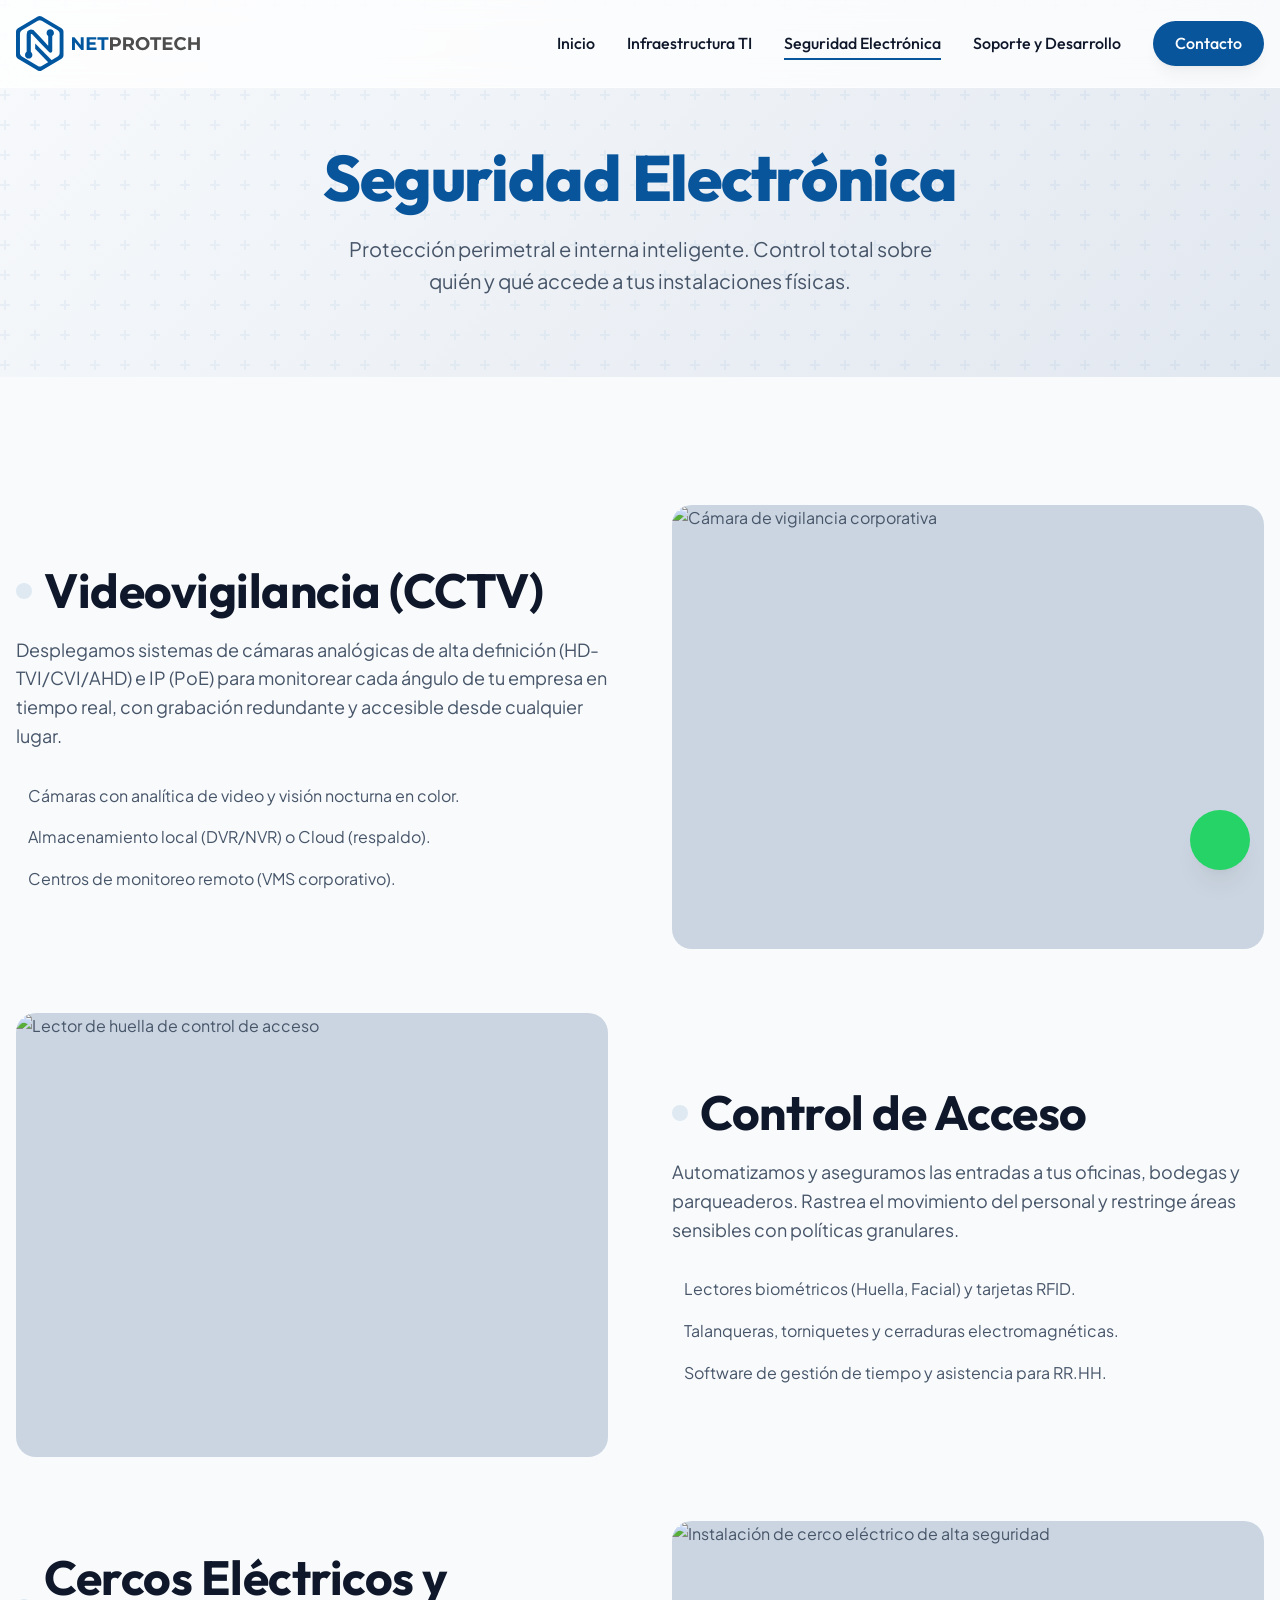
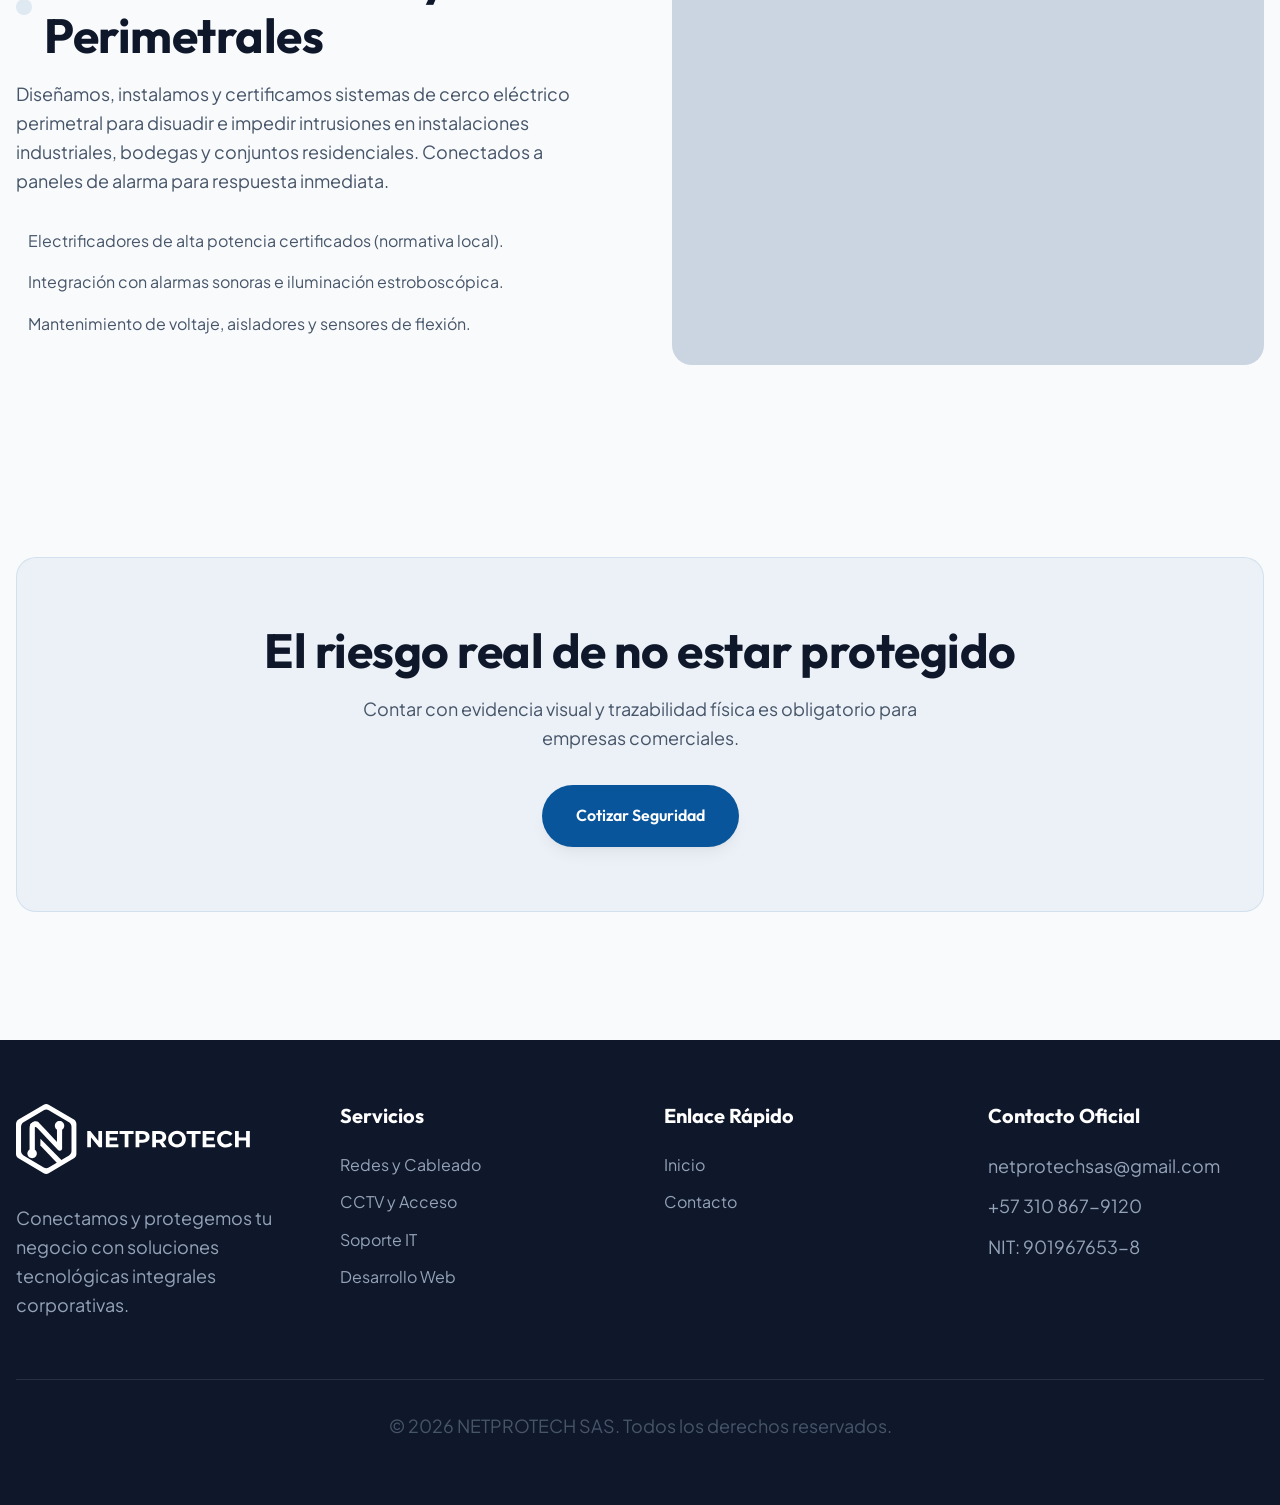
==== seguridad-electronica.html @ 94ee5ac5 "feat: initial commit for new Netprotech website" ====
<!DOCTYPE html>
<html lang="es">
<head>
    <meta charset="UTF-8">
    <meta name="viewport" content="width=device-width, initial-scale=1.0">
    <meta name="description" content="Sistemas de seguridad electrónica CCTV, videovigilancia y control de acceso vehicular por Netprotech S.A.S.">
    
    <title>Seguridad Electrónica | Netprotech S.A.S.</title>
    
    <link rel="icon" type="image/x-icon" href="/favicon.ico">
    <link rel="stylesheet" href="assets/css/style.css">
    <link rel="stylesheet" href="https://cdn.jsdelivr.net/npm/@tabler/icons-webfont@latest/tabler-icons.min.css">
    
    <!-- Reuse inner page header styles from Infraestructura -->
    <style>
        .page-header {
            padding: 140px 0 80px;
            background: linear-gradient(135deg, var(--bg-color) 0%, #E2E8F0 100%);
            position: relative;
            overflow: hidden;
            text-align: center;
        }

        .page-header::before {
            content: '';
            position: absolute;
            top: 0; left: 0; right: 0; height: 100%;
            background-image: url('data:image/svg+xml,%3Csvg width="60" height="60" viewBox="0 0 60 60" xmlns="http://www.w3.org/2000/svg"%3E%3Cg fill="none" fill-rule="evenodd"%3E%3Cg fill="%2308559B" fill-opacity="0.05"%3E%3Cpath d="M36 34v-4h-2v4h-4v2h4v4h2v-4h4v-2h-4zm0-30V0h-2v4h-4v2h4v4h2V6h4V4h-4zM6 34v-4H4v4H0v2h4v4h2v-4h4v-2H6zM6 4V0H4v4H0v2h4v4h2V6h4V4H6z"/%3E%3C/g%3E%3C/g%3E%3C/svg%3E');
            z-index: 0;
        }

        .page-header h1 {
            position: relative;
            z-index: 1;
            margin-bottom: 1rem;
            color: var(--primary-color);
        }

        .page-header p {
            position: relative;
            z-index: 1;
            max-width: 600px;
            margin: 0 auto;
            font-size: 1.25rem;
        }

        .service-details-grid {
            display: grid;
            grid-template-columns: 1fr 1fr;
            gap: 4rem;
            align-items: center;
            margin-bottom: var(--spacing-lg);
        }

        .service-details-grid:nth-child(even) { direction: rtl; }
        .service-details-grid:nth-child(even) > * { direction: ltr; }

        .detail-img {
            width: 100%;
            border-radius: var(--radius-lg);
            box-shadow: var(--shadow-xl);
            aspect-ratio: 4/3;
            object-fit: cover;
            background-color: #CBD5E1; 
        }

        .detail-content h2 { display: flex; align-items: center; gap: 0.75rem; color: var(--text-dark); }
        .detail-content h2 i { color: var(--primary-color); padding: 0.5rem; background: rgba(8, 85, 155, 0.1); border-radius: var(--radius-sm); }
        .detail-content ul { margin-top: 1.5rem; display: grid; gap: 1rem; }
        .detail-content li { display: flex; align-items: flex-start; gap: 0.75rem; color: var(--text-muted); }
        .detail-content li i { color: #10B981; margin-top: 0.25rem; }

        @media (max-width: 1024px) {
            .service-details-grid { grid-template-columns: 1fr; gap: 2rem; }
            .service-details-grid:nth-child(even) { direction: ltr; }
            .detail-img { aspect-ratio: 16/9; }
        }
    </style>
</head>
<body>

    <nav class="navbar" id="navbar">
        <div class="container navbar-content">
            <a href="index.html" class="logo">
               <img src="assets/images/Logo_Horizontal.svg" alt="Netprotech Logo" style="height: 55px;">
            </a>
            
            <div class="nav-links" id="navLinks">
                <a href="index.html">Inicio</a>
                <a href="infraestructura-ti.html">Infraestructura TI</a>
                <a href="seguridad-electronica.html" class="active">Seguridad Electrónica</a>
                <a href="soporte-y-desarrollo.html">Soporte y Desarrollo</a>
                <a href="contacto.html" class="btn btn-primary" style="color: white; border-radius: 999px; padding: 0.5rem 1.25rem;">Contacto</a>
            </div>

            <button class="mobile-menu-btn" id="mobileMenuBtn">
                <i class="ti ti-menu-2"></i>
            </button>
        </div>
    </nav>

    <main>
        <header class="page-header fade-up">
            <div class="container">
                <h1>Seguridad Electrónica</h1>
                <p>Protección perimetral e interna inteligente. Control total sobre quién y qué accede a tus instalaciones físicas.</p>
            </div>
        </header>

        <section class="section">
            <div class="container">
                
                <div class="service-details-grid fade-up">
                    <div class="detail-content">
                        <h2><i class="ti ti-device-cctv"></i> Videovigilancia (CCTV)</h2>
                        <p>Desplegamos sistemas de cámaras analógicas de alta definición (HD-TVI/CVI/AHD) e IP (PoE) para monitorear cada ángulo de tu empresa en tiempo real, con grabación redundante y accesible desde cualquier lugar.</p>
                        <ul>
                            <li><i class="ti ti-check"></i> Cámaras con analítica de video y visión nocturna en color.</li>
                            <li><i class="ti ti-check"></i> Almacenamiento local (DVR/NVR) o Cloud (respaldo).</li>
                            <li><i class="ti ti-check"></i> Centros de monitoreo remoto (VMS corporativo).</li>
                        </ul>
                    </div>
                    <!-- CCTV abstract representation -->
                    <img src="https://images.unsplash.com/photo-1557597774-9d273605dfa9?auto=format&fit=crop&q=80&w=800" alt="Cámara de vigilancia corporativa" class="detail-img">
                </div>

                <div class="service-details-grid fade-up stagger-1">
                    <div class="detail-content">
                        <h2><i class="ti ti-id-badge-2"></i> Control de Acceso</h2>
                        <p>Automatizamos y aseguramos las entradas a tus oficinas, bodegas y parqueaderos. Rastrea el movimiento del personal y restringe áreas sensibles con políticas granulares.</p>
                        <ul>
                            <li><i class="ti ti-check"></i> Lectores biométricos (Huella, Facial) y tarjetas RFID.</li>
                            <li><i class="ti ti-check"></i> Talanqueras, torniquetes y cerraduras electromagnéticas.</li>
                            <li><i class="ti ti-check"></i> Software de gestión de tiempo y asistencia para RR.HH.</li>
                        </ul>
                    </div>
                    <!-- Access Control abstract representation -->
                    <img src="https://images.unsplash.com/photo-1555529771-7888783a18d3?auto=format&fit=crop&q=80&w=800" alt="Lector de huella de control de acceso" class="detail-img">
                </div>

                <div class="service-details-grid fade-up stagger-2">
                    <div class="detail-content">
                        <h2><i class="ti ti-fence"></i> Cercos Eléctricos y Perimetrales</h2>
                        <p>Diseñamos, instalamos y certificamos sistemas de cerco eléctrico perimetral para disuadir e impedir intrusiones en instalaciones industriales, bodegas y conjuntos residenciales. Conectados a paneles de alarma para respuesta inmediata.</p>
                        <ul>
                            <li><i class="ti ti-check"></i> Electrificadores de alta potencia certificados (normativa local).</li>
                            <li><i class="ti ti-check"></i> Integración con alarmas sonoras e iluminación estroboscópica.</li>
                            <li><i class="ti ti-check"></i> Mantenimiento de voltaje, aisladores y sensores de flexión.</li>
                        </ul>
                    </div>
                    <!-- Electric Fence representation -->
                    <img src="https://images.unsplash.com/photo-1544026361-26786cc7a32d?auto=format&fit=crop&q=80&w=800" alt="Instalación de cerco eléctrico de alta seguridad" class="detail-img">
                </div>

            </div>
        </section>

        <section class="section" style="padding-top: 0;">
            <div class="container text-center fade-up">
                <div style="background: rgba(8, 85, 155, 0.05); padding: 4rem 2rem; border-radius: var(--radius-lg); border: 1px solid rgba(8, 85, 155, 0.1);">
                    <h2 style="color: var(--text-dark);">El riesgo real de no estar protegido</h2>
                    <p style="max-width: 600px; margin: 0 auto 2rem;">Contar con evidencia visual y trazabilidad física es obligatorio para empresas comerciales.</p>
                    <a href="contacto.html" class="btn btn-primary">Cotizar Seguridad</a>
                </div>
            </div>
        </section>
    </main>

    <footer class="footer">
        <div class="container">
            <div class="footer-grid">
                <div class="footer-col">
                    <a href="#" class="logo" style="margin-bottom: 1.5rem; display: inline-block;">
                        <img src="assets/images/Logo_Horizontal.svg" alt="Netprotech Logo" style="height: 70px; filter: brightness(0) invert(1);">
                    </a>
                    <p>Conectamos y protegemos tu negocio con soluciones tecnológicas integrales corporativas.</p>
                </div>
                
                <div class="footer-col">
                    <h4>Servicios</h4>
                    <a href="infraestructura-ti.html">Redes y Cableado</a>
                    <a href="seguridad-electronica.html">CCTV y Acceso</a>
                    <a href="soporte-y-desarrollo.html">Soporte IT</a>
                    <a href="soporte-y-desarrollo.html">Desarrollo Web</a>
                </div>
                
                <div class="footer-col">
                    <h4>Enlace Rápido</h4>
                    <a href="index.html">Inicio</a>
                    <a href="contacto.html">Contacto</a>
                </div>
                
                <div class="footer-col">
                    <h4>Contacto Oficial</h4>
                    <p><i class="ti ti-mail"></i> netprotechsas@gmail.com</p>
                    <p><i class="ti ti-phone"></i> +57 310 867-9120</p>
                    <!-- <p><i class="ti ti-map-pin"></i> CL 152 NO. 56-72 TO 10 AP 303<br>Bogotá D.C., Colombia</p> -->
                    <p><i class="ti ti-building-bank"></i> NIT: 901967653-8</p>
                </div>
            </div>
            
            <div class="footer-bottom">
                <p>&copy; 2026 NETPROTECH SAS. Todos los derechos reservados.</p>
            </div>
        </div>
    </footer>

    <a href="https://wa.me/573108679120" target="_blank" class="whatsapp-float" aria-label="Contactar por WhatsApp">
        <i class="ti ti-brand-whatsapp"></i>
    </a>

    <script src="assets/js/script.js"></script>
</body>
</html>
---- assets/css/style.css ----
/* ==========================================================================
   Netprotech S.A.S. - Global Stylesheet
   Version 3.0
   ========================================================================== */

/* --- Fonts --- */
@import url('https://fonts.googleapis.com/css2?family=Outfit:wght@400;500;600;700;800&family=Plus+Jakarta+Sans:ital,wght@0,400;0,500;0,600;0,700;1,400&display=swap');

/* --- CSS Variables & Design Tokens --- */
:root {
  /* Colors */
  --primary-color: #08559B;      /* Azul Netprotech */
  --secondary-color: #545454;    /* Gris Protech */
  --bg-color: #F8FAFC;           /* Fondo general claro */
  --surface-color: #FFFFFF;      /* Tarjetas y contenedores */
  --text-dark: #0F172A;          /* Títulos */
  --text-muted: #475569;         /* Párrafos */
  --accent-color: #064075;       /* Hover y acentos */

  /* Typography */
  --font-heading: 'Outfit', sans-serif;
  --font-body: 'Plus Jakarta Sans', sans-serif;

  /* Spacing */
  --spacing-xs: 0.5rem;   /* 8px */
  --spacing-sm: 1rem;     /* 16px */
  --spacing-md: 2rem;     /* 32px */
  --spacing-lg: 4rem;     /* 64px */
  --spacing-xl: 8rem;     /* 128px */

  /* Radii & Shadows */
  --radius-sm: 8px;
  --radius-md: 12px;
  --radius-lg: 20px;
  --radius-pill: 9999px;
  --shadow-sm: 0 4px 6px -1px rgb(0 0 0 / 0.05), 0 2px 4px -2px rgb(0 0 0 / 0.05);
  --shadow-md: 0 10px 15px -3px rgb(0 0 0 / 0.05), 0 4px 6px -4px rgb(0 0 0 / 0.05);
  --shadow-lg: 0 20px 25px -5px rgb(0 0 0 / 0.05), 0 8px 10px -6px rgb(0 0 0 / 0.05);
  
  /* Glassmorphism */
  --glass-bg: rgba(255, 255, 255, 0.75);
  --glass-border: rgba(255, 255, 255, 0.5);
  --glass-blur: blur(12px);

  /* Transitions */
  --transition-fast: 0.2s cubic-bezier(0.4, 0, 0.2, 1);
  --transition-normal: 0.3s cubic-bezier(0.4, 0, 0.2, 1);
  --transition-slow: 0.5s cubic-bezier(0.4, 0, 0.2, 1);
}

/* --- Resets & Base --- */
*, *::before, *::after {
  box-sizing: border-box;
  margin: 0;
  padding: 0;
}

html {
  font-family: var(--font-body);
  font-size: 16px;
  scroll-behavior: smooth;
  color: var(--text-muted);
  background-color: var(--bg-color);
  -webkit-font-smoothing: antialiased;
  -moz-osx-font-smoothing: grayscale;
}

body {
  line-height: 1.6;
  overflow-x: hidden;
}

h1, h2, h3, h4, h5, h6 {
  font-family: var(--font-heading);
  color: var(--text-dark);
  line-height: 1.2;
}

h1 { font-size: clamp(2.5rem, 5vw, 4.5rem); font-weight: 800; letter-spacing: -0.02em; }
h2 { font-size: clamp(2rem, 4vw, 3rem); font-weight: 700; letter-spacing: -0.01em; margin-bottom: var(--spacing-sm); }
h3 { font-size: clamp(1.5rem, 2vw, 1.75rem); font-weight: 600; margin-bottom: var(--spacing-xs); }

p {
  margin-bottom: var(--spacing-md);
  color: var(--text-muted);
  font-size: 1.125rem;
}

a {
  color: var(--primary-color);
  text-decoration: none;
  transition: color var(--transition-fast);
}

a:hover {
  color: var(--accent-color);
}

ul {
  list-style: none;
}

img {
  max-width: 100%;
  height: auto;
  display: block;
}

/* --- Layout & Utilities --- */
.container {
  width: 100%;
  max-width: 1280px;
  margin: 0 auto;
  padding: 0 var(--spacing-sm);
}

.section {
  padding: var(--spacing-xl) 0;
}

@media (max-width: 768px) {
  .section {
    padding: var(--spacing-lg) 0;
  }
}

.text-center { text-align: center; }
.text-primary { color: var(--primary-color); }
.mt-sm { margin-top: var(--spacing-sm); }
.mt-md { margin-top: var(--spacing-md); }
.mt-lg { margin-top: var(--spacing-lg); }

/* --- Buttons --- */
.btn {
  display: inline-flex;
  align-items: center;
  justify-content: center;
  padding: 1rem 2rem;
  font-family: var(--font-heading);
  font-weight: 600;
  font-size: 1rem;
  border-radius: var(--radius-pill);
  border: 2px solid transparent;
  cursor: pointer;
  transition: all var(--transition-fast);
  text-align: center;
  gap: 0.5rem;
}

.btn-primary {
  background-color: var(--primary-color);
  color: white;
  box-shadow: var(--shadow-md);
}

.btn-primary:hover {
  background-color: var(--accent-color);
  transform: translateY(-2px);
  box-shadow: var(--shadow-lg);
  color: white;
}

.btn-secondary {
  background-color: transparent;
  color: var(--primary-color);
  border-color: var(--primary-color);
}

.btn-secondary:hover {
  background-color: var(--primary-color);
  color: white;
}

/* --- Navigation (Glassmorphism) --- */
.navbar {
  position: fixed;
  top: 0;
  left: 0;
  width: 100%;
  z-index: 1000;
  background: var(--glass-bg);
  backdrop-filter: var(--glass-blur);
  -webkit-backdrop-filter: var(--glass-blur);
  border-bottom: 1px solid var(--glass-border);
  transition: all var(--transition-normal);
  padding: 1rem 0;
}

.navbar.scrolled {
  padding: 0.75rem 0;
  box-shadow: var(--shadow-md);
}

.navbar-content {
  display: flex;
  justify-content: space-between;
  align-items: center;
}

.logo {
  font-family: var(--font-heading);
  font-size: 1.5rem;
  font-weight: 800;
  color: var(--primary-color);
  text-decoration: none;
  display: flex;
  align-items: center;
  gap: 0.5rem;
}

.logo span {
  color: var(--text-dark);
}

.nav-links {
  display: flex;
  gap: 2rem;
  align-items: center;
}

.nav-links a {
  font-family: var(--font-heading);
  font-weight: 500;
  color: var(--text-dark);
  font-size: 1rem;
  position: relative;
}

.nav-links a::after {
  content: '';
  position: absolute;
  width: 0;
  height: 2px;
  bottom: -4px;
  left: 0;
  background-color: var(--primary-color);
  transition: width var(--transition-fast);
}

.nav-links a:hover::after, .nav-links a.active::after {
  width: 100%;
}

.mobile-menu-btn {
  display: none;
  background: none;
  border: none;
  font-size: 1.5rem;
  color: var(--text-dark);
  cursor: pointer;
}

@media (max-width: 1024px) {
  .nav-links {
    display: none;
    position: absolute;
    top: 100%;
    left: 0;
    width: 100%;
    background: var(--surface-color);
    flex-direction: column;
    padding: 2rem;
    box-shadow: var(--shadow-lg);
    border-top: 1px solid var(--glass-border);
  }
  
  .nav-links.active {
    display: flex;
  }
  
  .mobile-menu-btn {
    display: block;
  }
}

/* --- Footer --- */
.footer {
  background-color: var(--text-dark);
  color: white;
  padding: var(--spacing-lg) 0 2rem;
}

.footer-grid {
  display: grid;
  grid-template-columns: repeat(auto-fit, minmax(250px, 1fr));
  gap: 3rem;
  margin-bottom: 3rem;
}

.footer-col h4 {
  color: white;
  margin-bottom: 1.5rem;
  font-size: 1.25rem;
}

.footer-col p, .footer-col a {
  color: #94A3B8; /* Slate 400 */
  margin-bottom: 0.75rem;
  display: block;
}

.footer-col a:hover {
  color: var(--primary-color);
}

.footer-bottom {
  text-align: center;
  padding-top: 2rem;
  border-top: 1px solid rgba(255,255,255,0.1);
  color: #94A3B8;
  font-size: 0.875rem;
}

/* --- Floating WhatsApp --- */
.whatsapp-float {
  position: fixed;
  bottom: 30px;
  right: 30px;
  width: 60px;
  height: 60px;
  background-color: #25D366;
  color: white;
  border-radius: 50px;
  text-align: center;
  font-size: 30px;
  box-shadow: var(--shadow-lg);
  z-index: 100;
  display: flex;
  align-items: center;
  justify-content: center;
  transition: transform var(--transition-fast);
}

.whatsapp-float:hover {
  transform: scale(1.1);
  color: white;
}

@media (max-width: 768px) {
    .whatsapp-float {
        bottom: 20px;
        right: 20px;
        width: 50px;
        height: 50px;
        font-size: 25px;
    }
}

/* --- Animations (AOS replacement) --- */
.fade-up {
  opacity: 0;
  transform: translateY(30px);
  transition: opacity var(--transition-slow), transform var(--transition-slow);
}

.fade-up.visible {
  opacity: 1;
  transform: translateY(0);
}

.stagger-1 { transition-delay: 0.1s; }
.stagger-2 { transition-delay: 0.2s; }
.stagger-3 { transition-delay: 0.3s; }
.stagger-4 { transition-delay: 0.4s; }
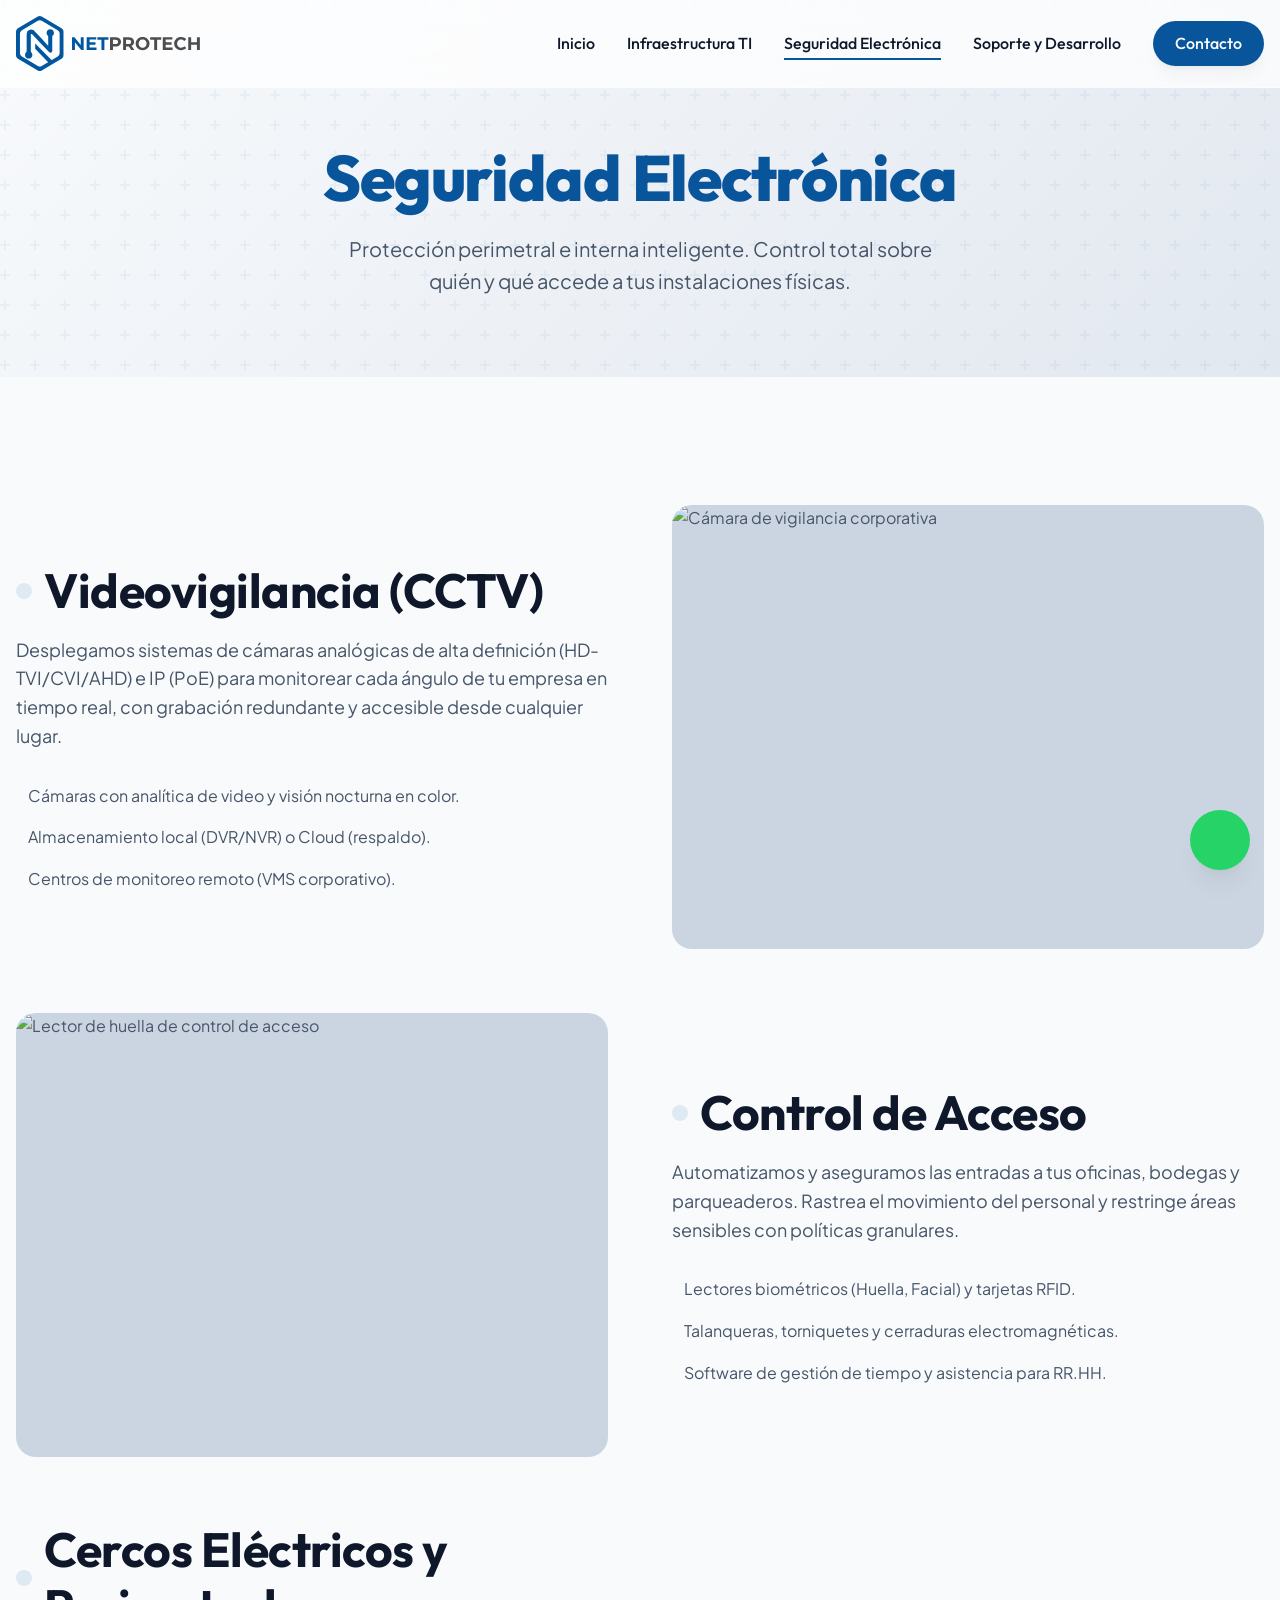
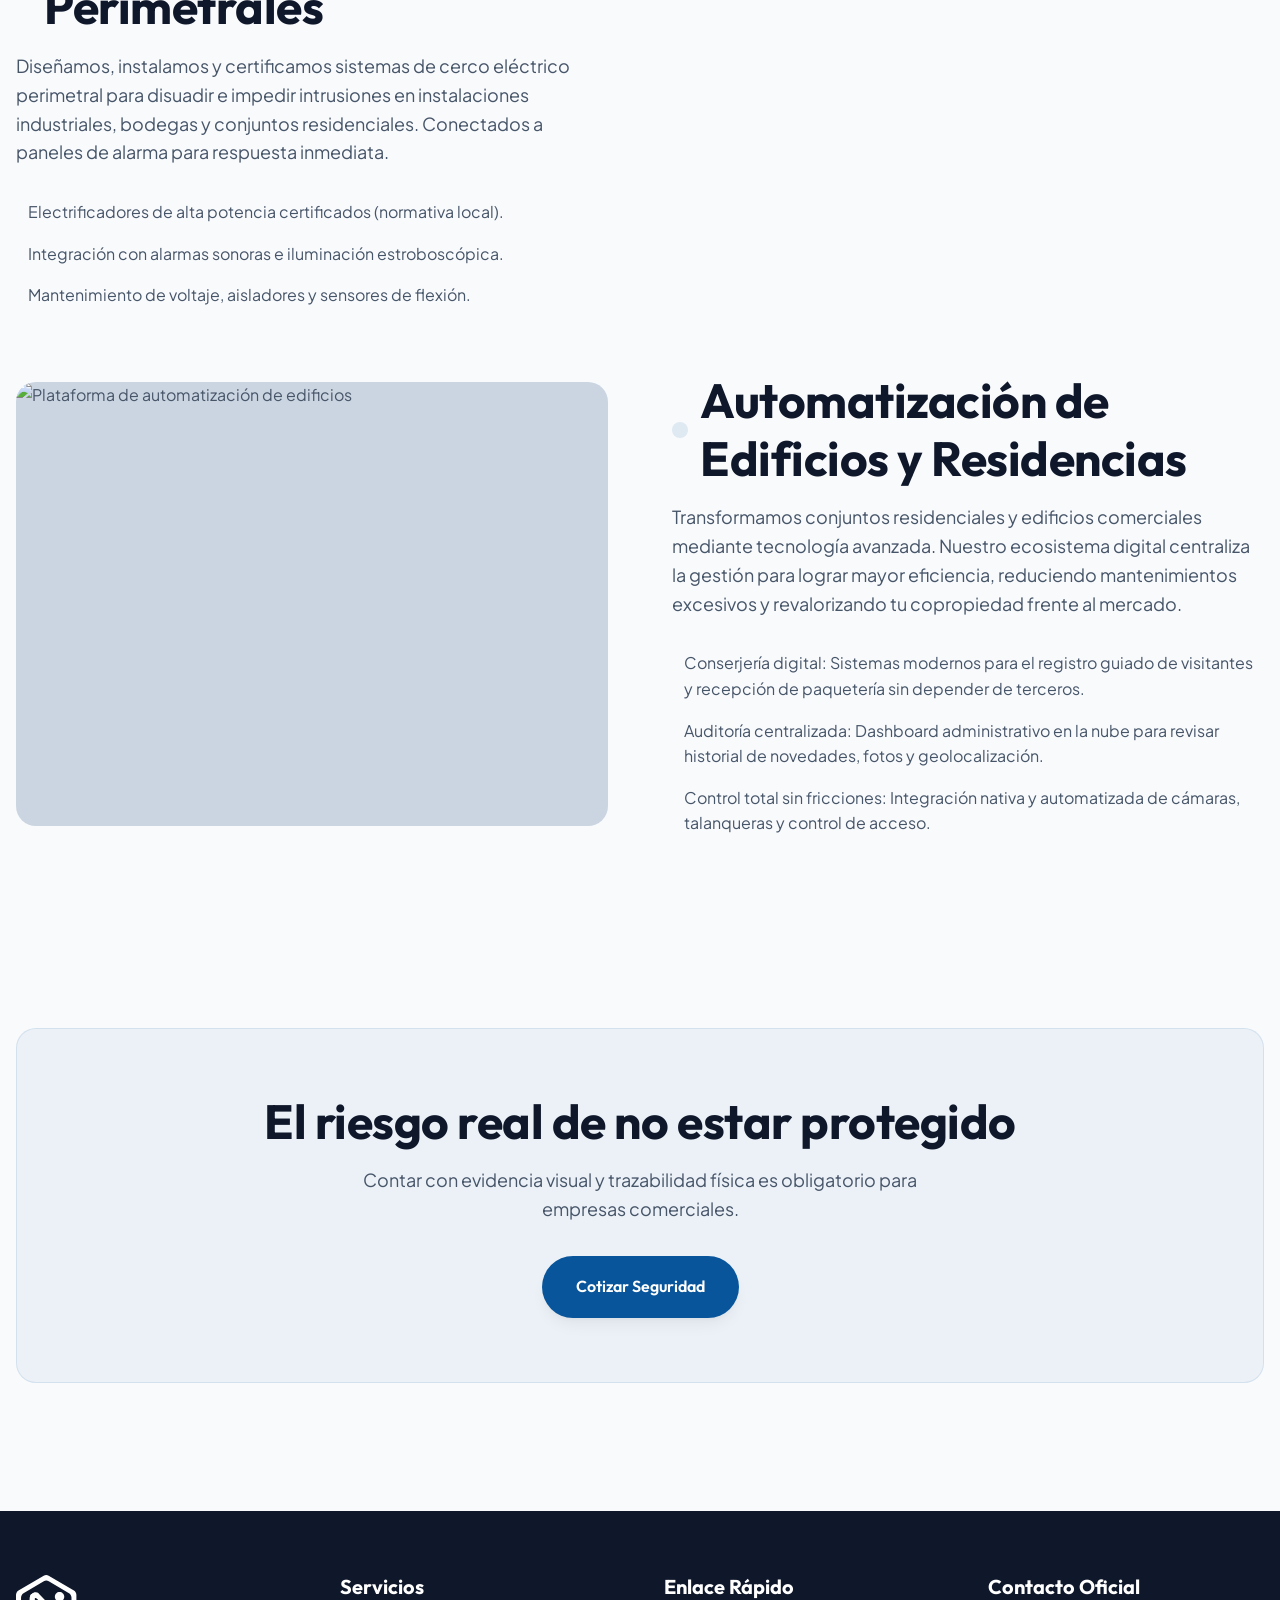
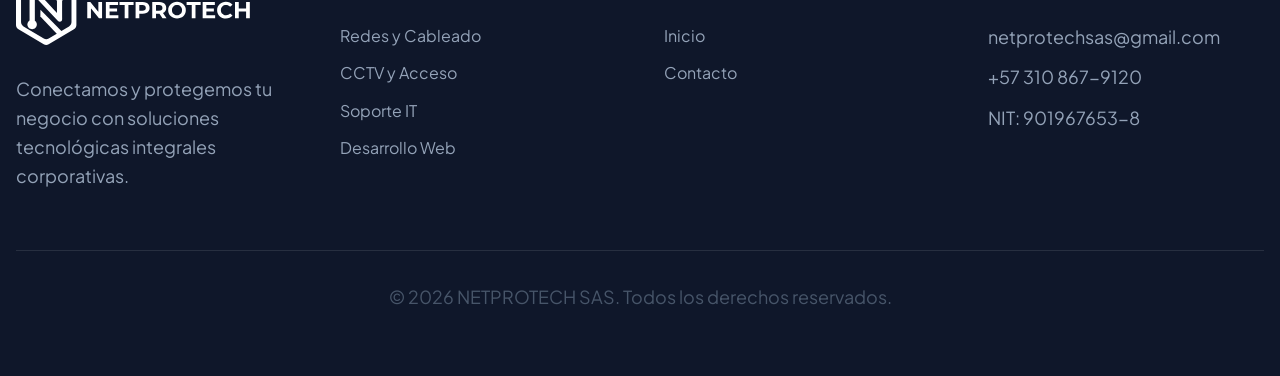
==== commit 4f40d39c: "feat: add Smart Building Automation service section" ====
--- a/seguridad-electronica.html
+++ b/seguridad-electronica.html
@@ -148,8 +148,20 @@
                             <li><i class="ti ti-check"></i> Mantenimiento de voltaje, aisladores y sensores de flexión.</li>
                         </ul>
                     </div>
-                    <!-- Electric Fence representation -->
-                    <img src="https://images.unsplash.com/photo-1544026361-26786cc7a32d?auto=format&fit=crop&q=80&w=800" alt="Instalación de cerco eléctrico de alta seguridad" class="detail-img">
+                </div>
+
+                <div class="service-details-grid fade-up stagger-3">
+                    <div class="detail-content">
+                        <h2><i class="ti ti-building-smart"></i> Automatización de Edificios y Residencias</h2>
+                        <p>Transformamos conjuntos residenciales y edificios comerciales mediante tecnología avanzada. Nuestro ecosistema digital centraliza la gestión para lograr mayor eficiencia, reduciendo mantenimientos excesivos y revalorizando tu copropiedad frente al mercado.</p>
+                        <ul>
+                            <li><i class="ti ti-check"></i> Conserjería digital: Sistemas modernos para el registro guiado de visitantes y recepción de paquetería sin depender de terceros.</li>
+                            <li><i class="ti ti-check"></i> Auditoría centralizada: Dashboard administrativo en la nube para revisar historial de novedades, fotos y geolocalización.</li>
+                            <li><i class="ti ti-check"></i> Control total sin fricciones: Integración nativa y automatizada de cámaras, talanqueras y control de acceso.</li>
+                        </ul>
+                    </div>
+                    <!-- Smart Building representation -->
+                    <img src="https://images.unsplash.com/photo-1497366216548-37526070297c?auto=format&fit=crop&q=80&w=800" alt="Plataforma de automatización de edificios" class="detail-img">
                 </div>
 
             </div>
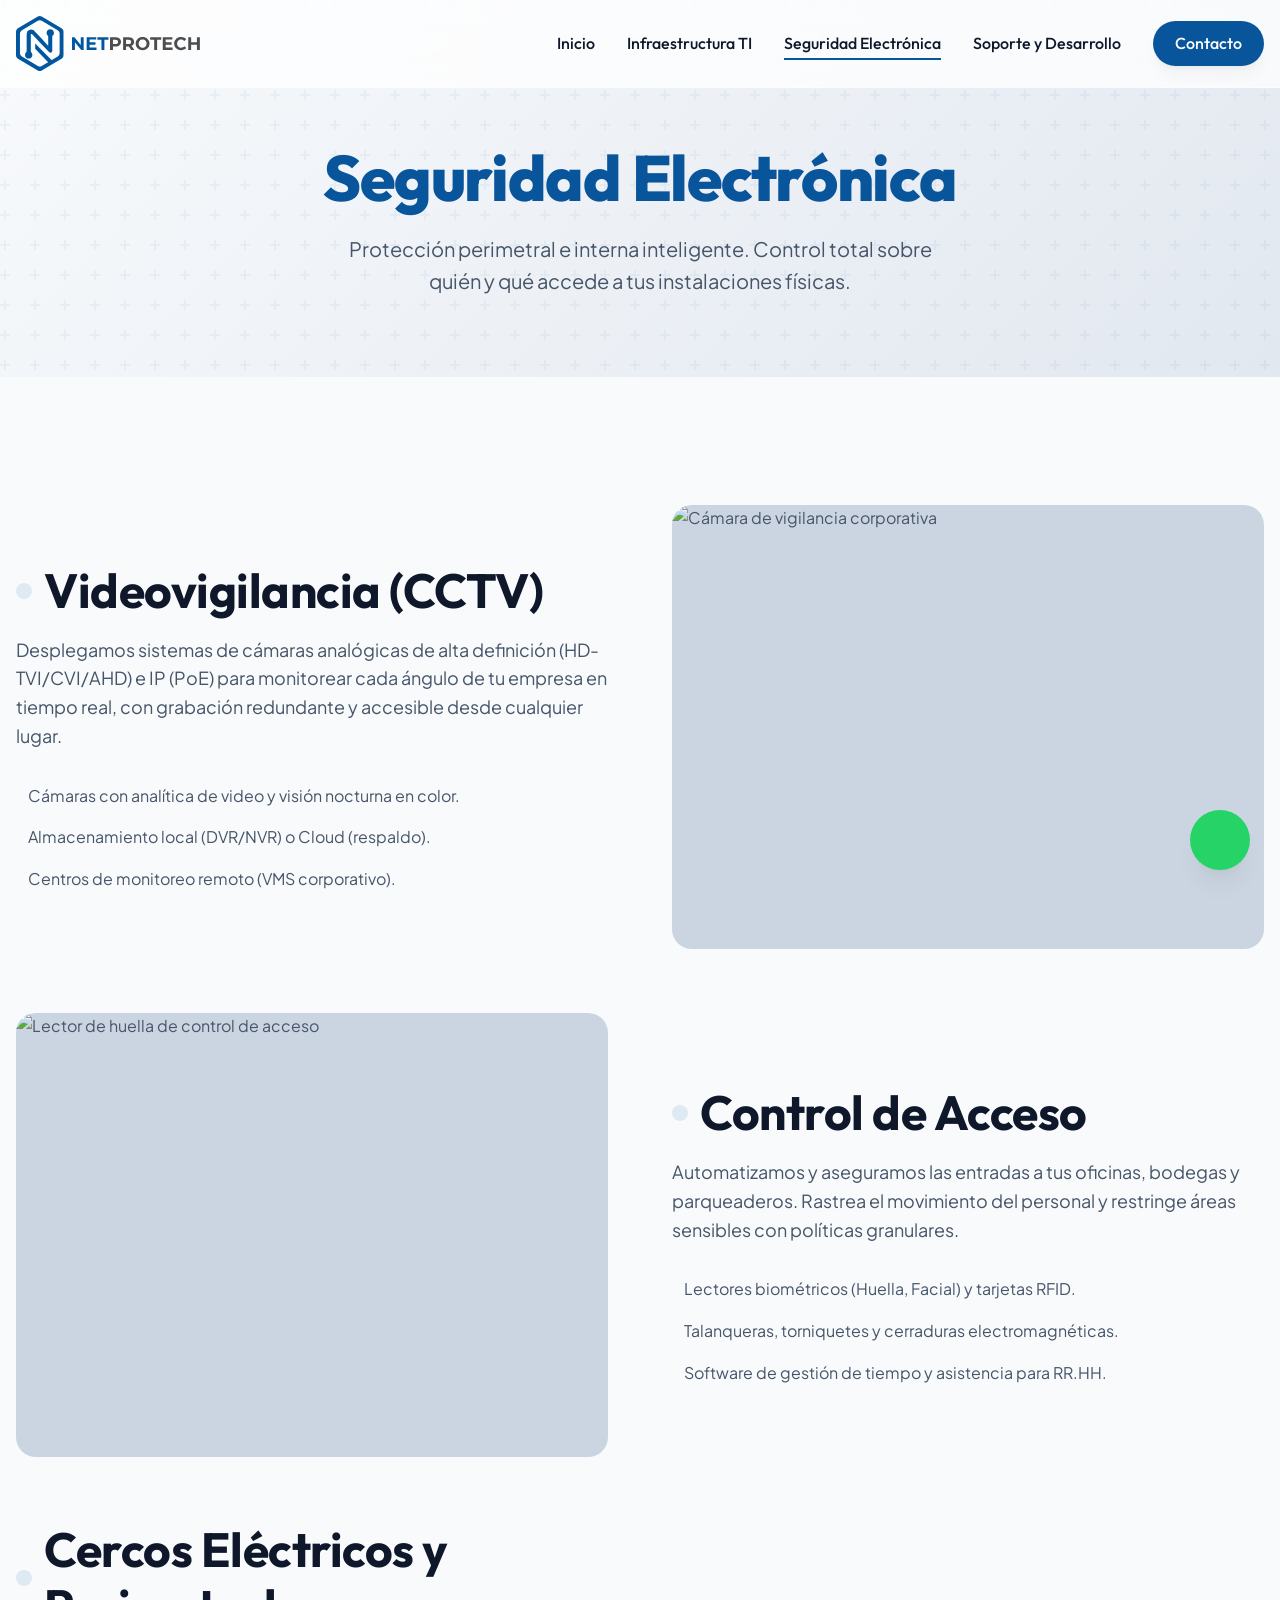
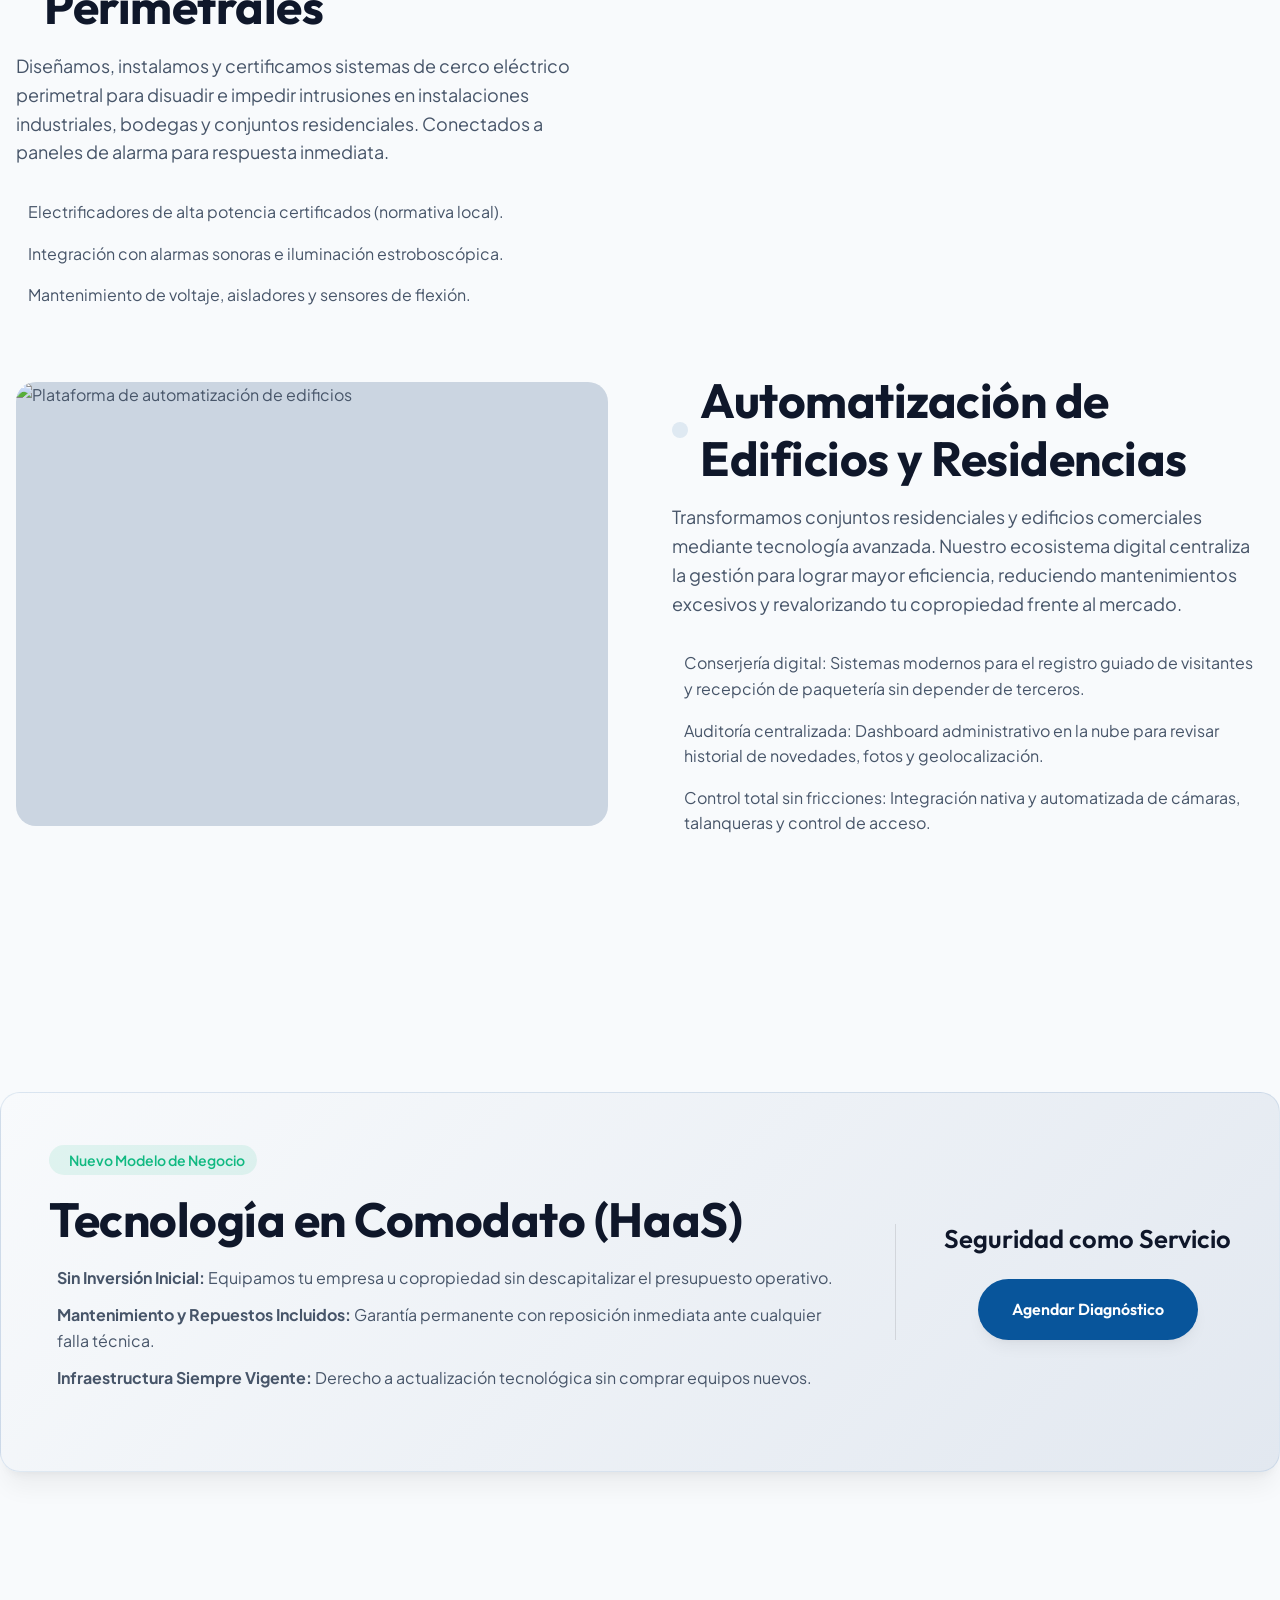
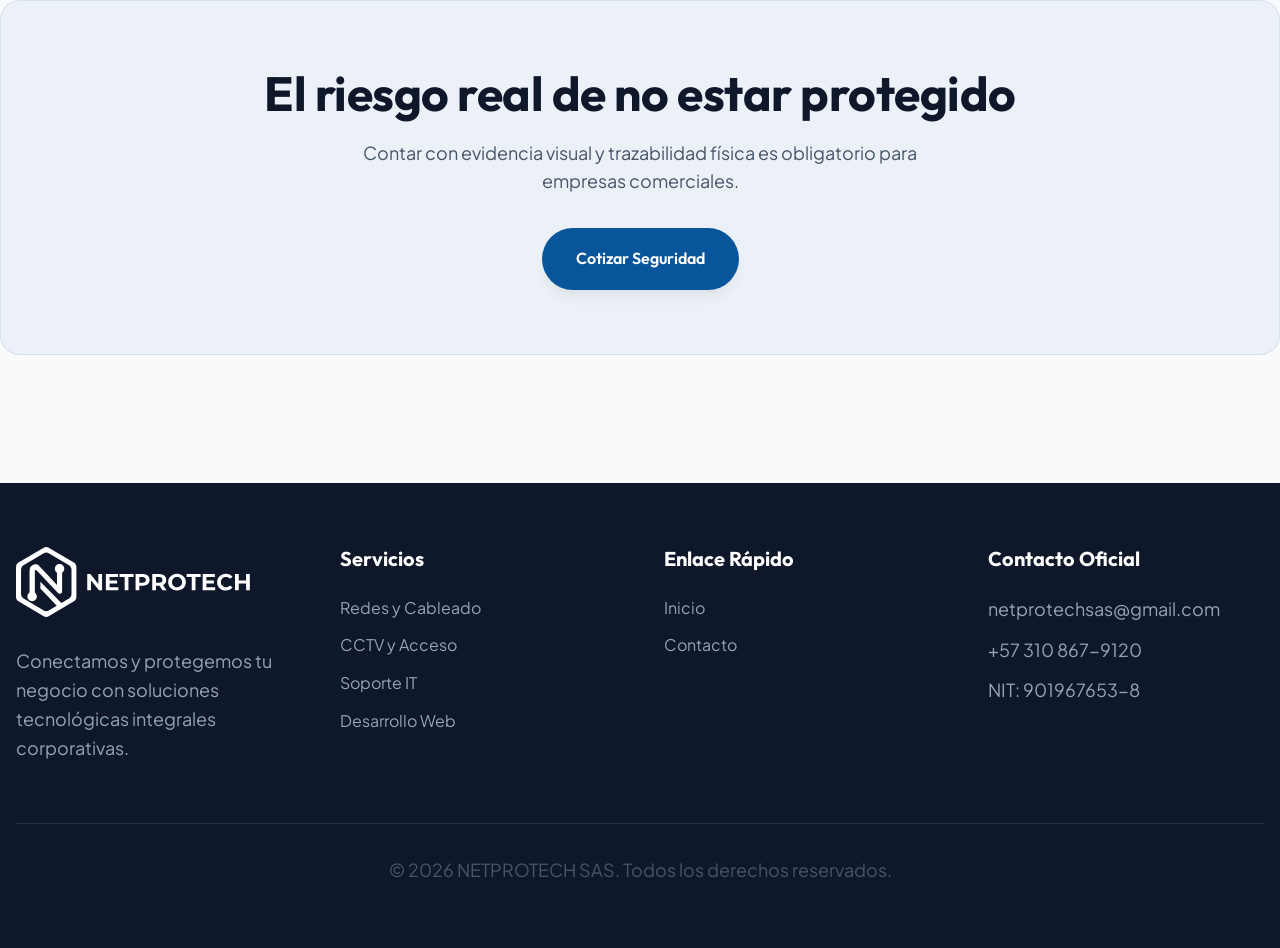
==== commit 456eb324: "feat: add comodato equipment banner to home and security pages" ====
--- a/seguridad-electronica.html
+++ b/seguridad-electronica.html
@@ -168,8 +168,26 @@
         </section>
 
         <section class="section" style="padding-top: 0;">
-            <div class="container text-center fade-up">
-                <div style="background: rgba(8, 85, 155, 0.05); padding: 4rem 2rem; border-radius: var(--radius-lg); border: 1px solid rgba(8, 85, 155, 0.1);">
+                <div class="comodato-banner" style="margin-top: 4rem;">
+                    <div class="comodato-banner-content">
+                        <div style="display: inline-flex; align-items: center; gap: 0.5rem; background: rgba(16, 185, 129, 0.1); color: #10B981; padding: 0.25rem 0.75rem; border-radius: 999px; font-weight: 600; font-size: 0.875rem; margin-bottom: 1rem;">
+                            <i class="ti ti-star-filled"></i> Nuevo Modelo de Negocio
+                        </div>
+                        <h2>Tecnología en Comodato (HaaS)</h2>
+                        <ul class="comodato-banner-list">
+                            <li><i class="ti ti-circle-check" style="color: var(--primary-color);"></i> <div><strong>Sin Inversión Inicial:</strong> Equipamos tu empresa u copropiedad sin descapitalizar el presupuesto operativo.</div></li>
+                            <li><i class="ti ti-circle-check" style="color: var(--primary-color);"></i> <div><strong>Mantenimiento y Repuestos Incluidos:</strong> Garantía permanente con reposición inmediata ante cualquier falla técnica.</div></li>
+                            <li><i class="ti ti-circle-check" style="color: var(--primary-color);"></i> <div><strong>Infraestructura Siempre Vigente:</strong> Derecho a actualización tecnológica sin comprar equipos nuevos.</div></li>
+                        </ul>
+                    </div>
+                    <div class="comodato-banner-cta">
+                        <i class="ti ti-chart-line-up" style="font-size: 4rem; color: var(--primary-color); margin-bottom: 1rem;"></i>
+                        <h3 style="margin-bottom: 1.5rem;">Seguridad como Servicio</h3>
+                        <a href="contacto.html" class="btn btn-primary">Agendar Diagnóstico</a>
+                    </div>
+                </div>
+
+                <div style="background: rgba(8, 85, 155, 0.05); padding: 4rem 2rem; border-radius: var(--radius-lg); border: 1px solid rgba(8, 85, 155, 0.1); text-align: center;" class="fade-up">
                     <h2 style="color: var(--text-dark);">El riesgo real de no estar protegido</h2>
                     <p style="max-width: 600px; margin: 0 auto 2rem;">Contar con evidencia visual y trazabilidad física es obligatorio para empresas comerciales.</p>
                     <a href="contacto.html" class="btn btn-primary">Cotizar Seguridad</a>
--- a/assets/css/style.css
+++ b/assets/css/style.css
@@ -362,3 +362,41 @@
 .stagger-2 { transition-delay: 0.2s; }
 .stagger-3 { transition-delay: 0.3s; }
 .stagger-4 { transition-delay: 0.4s; }
+
+/* --- Comodato Banner --- */
+.comodato-banner {
+  background: linear-gradient(135deg, var(--bg-color), #E2E8F0);
+  border-radius: var(--radius-lg);
+  padding: 3rem;
+  border: 1px solid rgba(8, 85, 155, 0.1);
+  display: grid;
+  grid-template-columns: 1fr auto;
+  gap: 3rem;
+  align-items: center;
+  box-shadow: var(--shadow-lg);
+  margin-bottom: var(--spacing-xl);
+}
+
+.comodato-banner-content h2 { margin-bottom: 1rem; }
+.comodato-banner-list { display: grid; gap: 0.75rem; color: var(--text-muted); margin-bottom: 2rem; }
+.comodato-banner-list li { display: flex; gap: 0.5rem; align-items: flex-start; }
+
+.comodato-banner-cta {
+  text-align: center;
+  border-left: 1px solid rgba(0,0,0,0.1);
+  padding-left: 3rem;
+}
+
+@media (max-width: 768px) {
+  .comodato-banner {
+    grid-template-columns: 1fr;
+    gap: 2rem;
+    padding: 2rem;
+  }
+  .comodato-banner-cta {
+    border-left: none;
+    border-top: 1px solid rgba(0,0,0,0.1);
+    padding-left: 0;
+    padding-top: 2rem;
+  }
+}
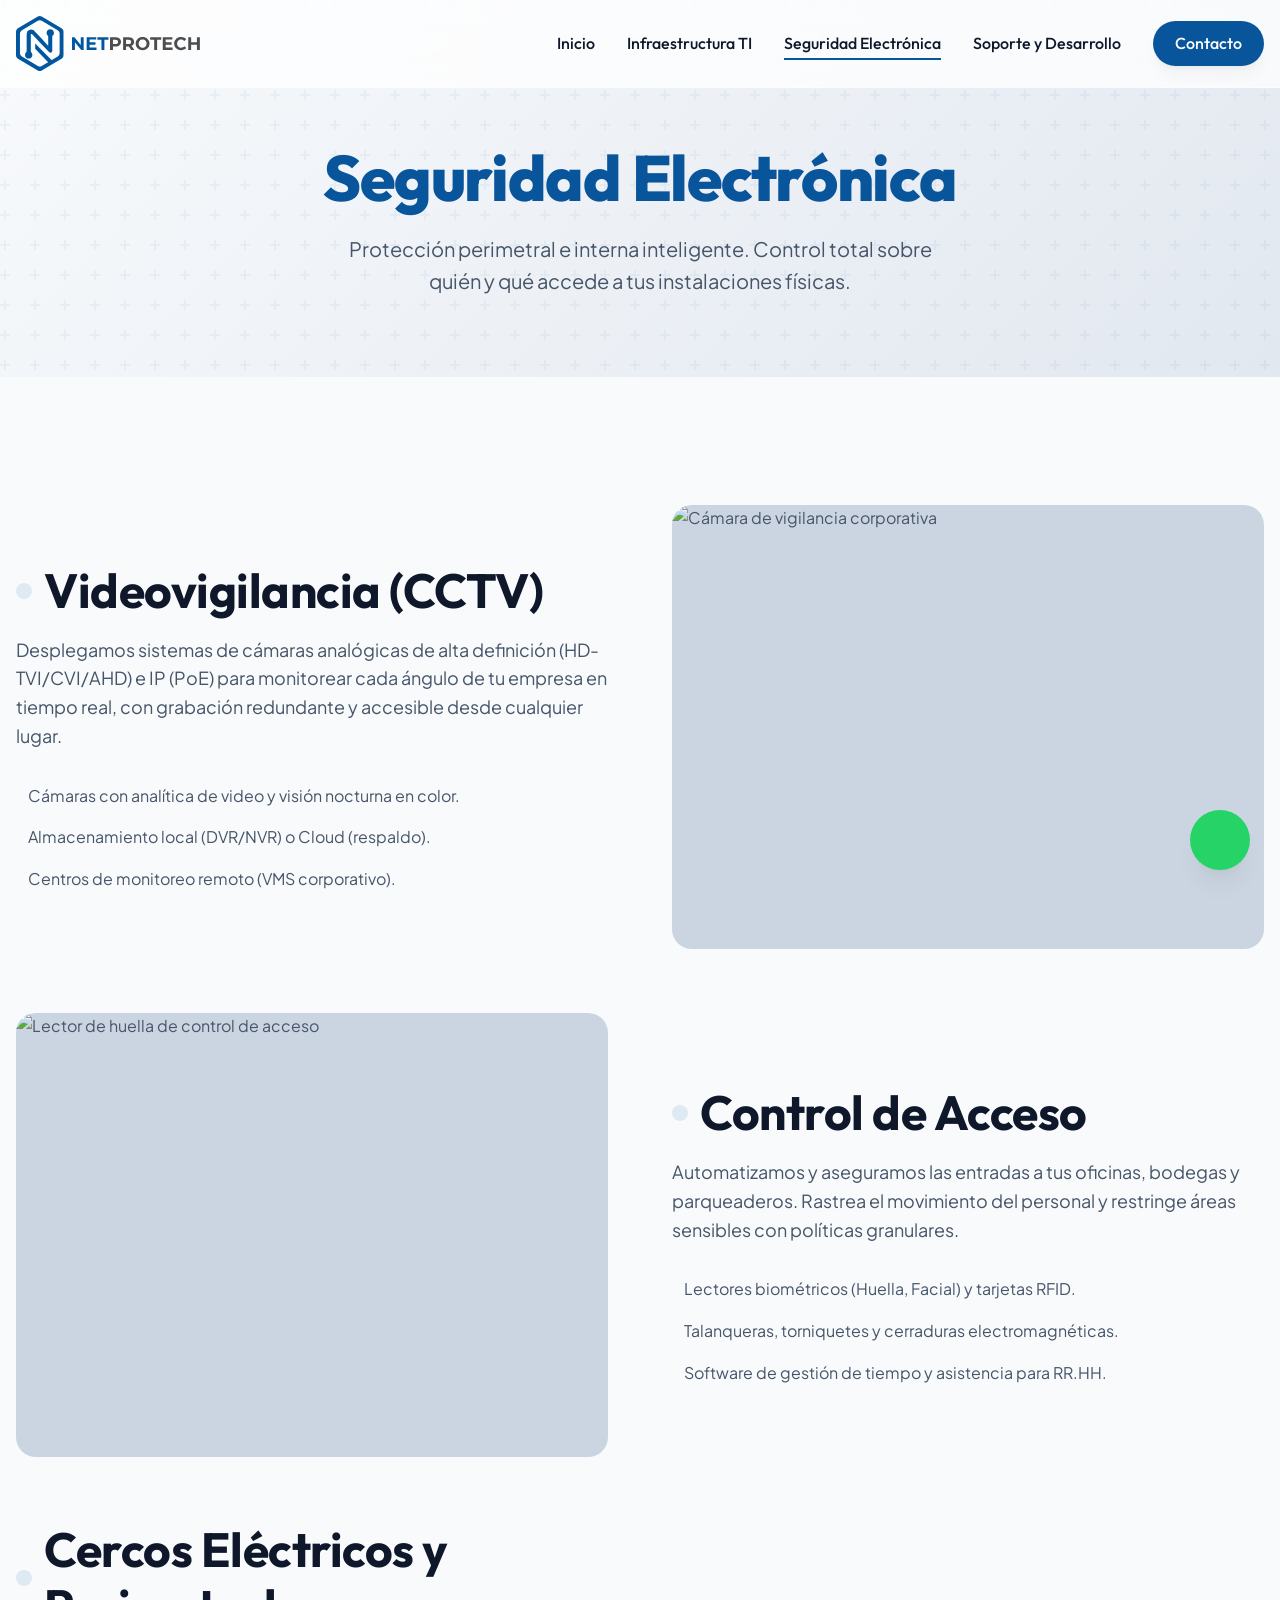
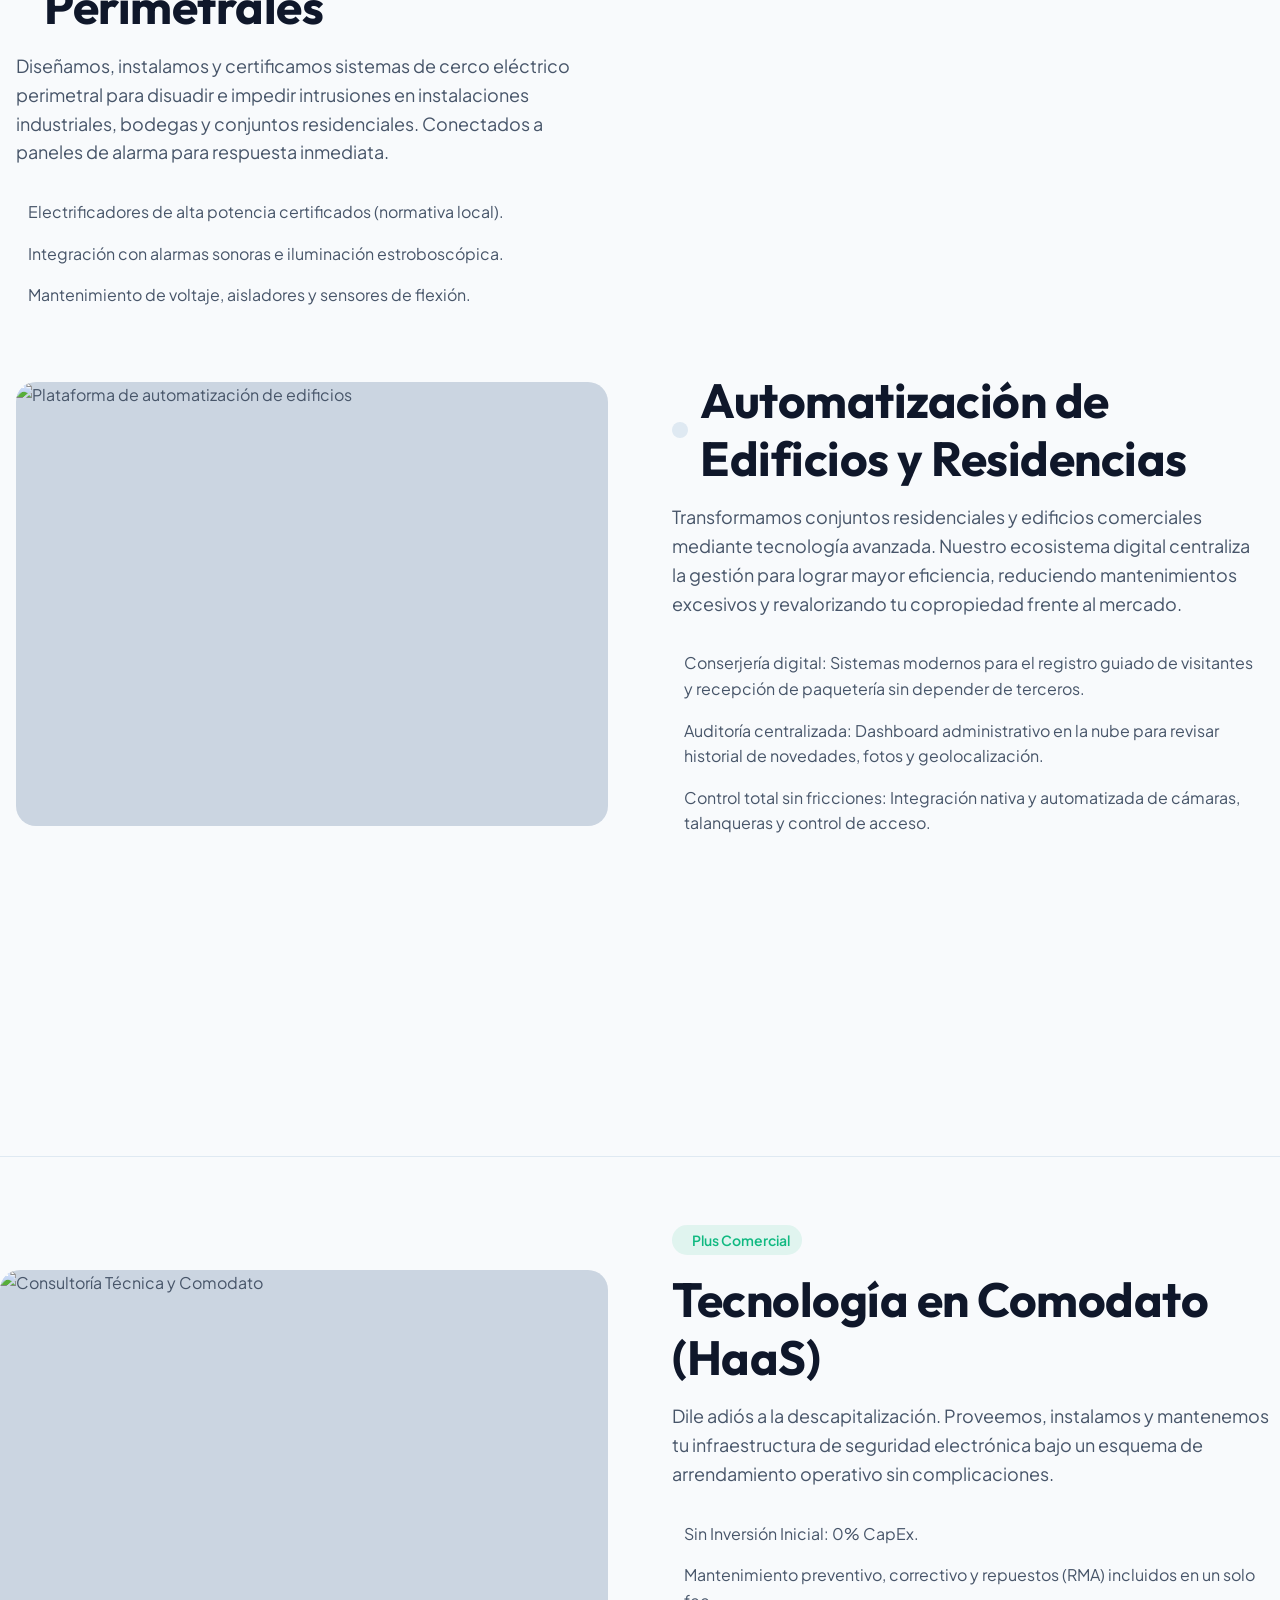
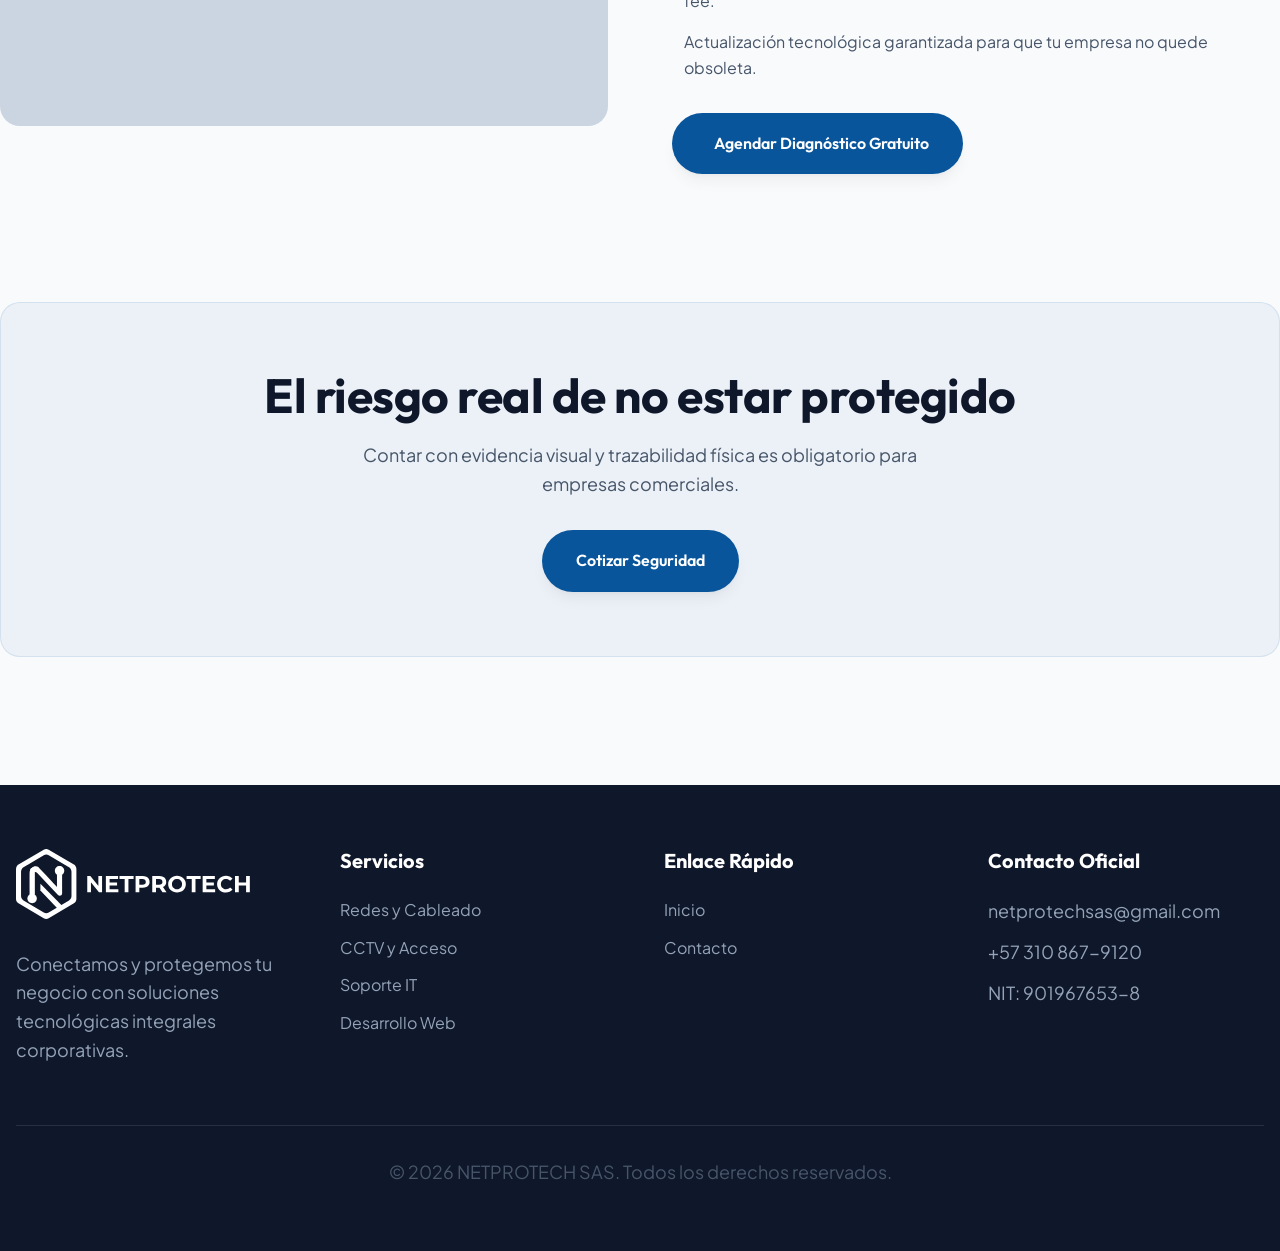
==== commit d36cba06: "fix: integrate comodato block visually with the rest of the site layout" ====
--- a/seguridad-electronica.html
+++ b/seguridad-electronica.html
@@ -168,26 +168,27 @@
         </section>
 
         <section class="section" style="padding-top: 0;">
-                <div class="comodato-banner" style="margin-top: 4rem;">
-                    <div class="comodato-banner-content">
+                <div class="service-details-grid fade-up stagger-4" style="margin-top: var(--spacing-xl); padding-top: var(--spacing-lg); border-top: 1px solid rgba(8, 85, 155, 0.1);">
+                    <!-- Image side -->
+                    <img src="https://images.unsplash.com/photo-1600880292203-757bb62b4baf?auto=format&fit=crop&q=80&w=800" alt="Consultoría Técnica y Comodato" class="detail-img">
+                    <div class="detail-content">
                         <div style="display: inline-flex; align-items: center; gap: 0.5rem; background: rgba(16, 185, 129, 0.1); color: #10B981; padding: 0.25rem 0.75rem; border-radius: 999px; font-weight: 600; font-size: 0.875rem; margin-bottom: 1rem;">
-                            <i class="ti ti-star-filled"></i> Nuevo Modelo de Negocio
+                            <i class="ti ti-star-filled"></i> Plus Comercial
                         </div>
                         <h2>Tecnología en Comodato (HaaS)</h2>
-                        <ul class="comodato-banner-list">
-                            <li><i class="ti ti-circle-check" style="color: var(--primary-color);"></i> <div><strong>Sin Inversión Inicial:</strong> Equipamos tu empresa u copropiedad sin descapitalizar el presupuesto operativo.</div></li>
-                            <li><i class="ti ti-circle-check" style="color: var(--primary-color);"></i> <div><strong>Mantenimiento y Repuestos Incluidos:</strong> Garantía permanente con reposición inmediata ante cualquier falla técnica.</div></li>
-                            <li><i class="ti ti-circle-check" style="color: var(--primary-color);"></i> <div><strong>Infraestructura Siempre Vigente:</strong> Derecho a actualización tecnológica sin comprar equipos nuevos.</div></li>
-                        </ul>
-                    </div>
-                    <div class="comodato-banner-cta">
-                        <i class="ti ti-chart-line-up" style="font-size: 4rem; color: var(--primary-color); margin-bottom: 1rem;"></i>
-                        <h3 style="margin-bottom: 1.5rem;">Seguridad como Servicio</h3>
-                        <a href="contacto.html" class="btn btn-primary">Agendar Diagnóstico</a>
-                    </div>
-                </div>
-
-                <div style="background: rgba(8, 85, 155, 0.05); padding: 4rem 2rem; border-radius: var(--radius-lg); border: 1px solid rgba(8, 85, 155, 0.1); text-align: center;" class="fade-up">
+                        <p>Dile adiós a la descapitalización. Proveemos, instalamos y mantenemos tu infraestructura de seguridad electrónica bajo un esquema de arrendamiento operativo sin complicaciones.</p>
+                        <ul>
+                            <li><i class="ti ti-check"></i> Sin Inversión Inicial: 0% CapEx.</li>
+                            <li><i class="ti ti-check"></i> Mantenimiento preventivo, correctivo y repuestos (RMA) incluidos en un solo fee.</li>
+                            <li><i class="ti ti-check"></i> Actualización tecnológica garantizada para que tu empresa no quede obsoleta.</li>
+                        </ul>
+                        <div style="margin-top: 2rem;">
+                            <a href="contacto.html" class="btn btn-primary"><i class="ti ti-chart-line-up"></i> Agendar Diagnóstico Gratuito</a>
+                        </div>
+                    </div>
+                </div>
+
+                <div style="background: rgba(8, 85, 155, 0.05); padding: 4rem 2rem; border-radius: var(--radius-lg); border: 1px solid rgba(8, 85, 155, 0.1); text-align: center; margin-top: var(--spacing-xl);" class="fade-up">
                     <h2 style="color: var(--text-dark);">El riesgo real de no estar protegido</h2>
                     <p style="max-width: 600px; margin: 0 auto 2rem;">Contar con evidencia visual y trazabilidad física es obligatorio para empresas comerciales.</p>
                     <a href="contacto.html" class="btn btn-primary">Cotizar Seguridad</a>
--- a/assets/css/style.css
+++ b/assets/css/style.css
@@ -363,40 +363,4 @@
 .stagger-3 { transition-delay: 0.3s; }
 .stagger-4 { transition-delay: 0.4s; }
 
-/* --- Comodato Banner --- */
-.comodato-banner {
-  background: linear-gradient(135deg, var(--bg-color), #E2E8F0);
-  border-radius: var(--radius-lg);
-  padding: 3rem;
-  border: 1px solid rgba(8, 85, 155, 0.1);
-  display: grid;
-  grid-template-columns: 1fr auto;
-  gap: 3rem;
-  align-items: center;
-  box-shadow: var(--shadow-lg);
-  margin-bottom: var(--spacing-xl);
-}
-
-.comodato-banner-content h2 { margin-bottom: 1rem; }
-.comodato-banner-list { display: grid; gap: 0.75rem; color: var(--text-muted); margin-bottom: 2rem; }
-.comodato-banner-list li { display: flex; gap: 0.5rem; align-items: flex-start; }
-
-.comodato-banner-cta {
-  text-align: center;
-  border-left: 1px solid rgba(0,0,0,0.1);
-  padding-left: 3rem;
-}
-
-@media (max-width: 768px) {
-  .comodato-banner {
-    grid-template-columns: 1fr;
-    gap: 2rem;
-    padding: 2rem;
-  }
-  .comodato-banner-cta {
-    border-left: none;
-    border-top: 1px solid rgba(0,0,0,0.1);
-    padding-left: 0;
-    padding-top: 2rem;
-  }
-}
+
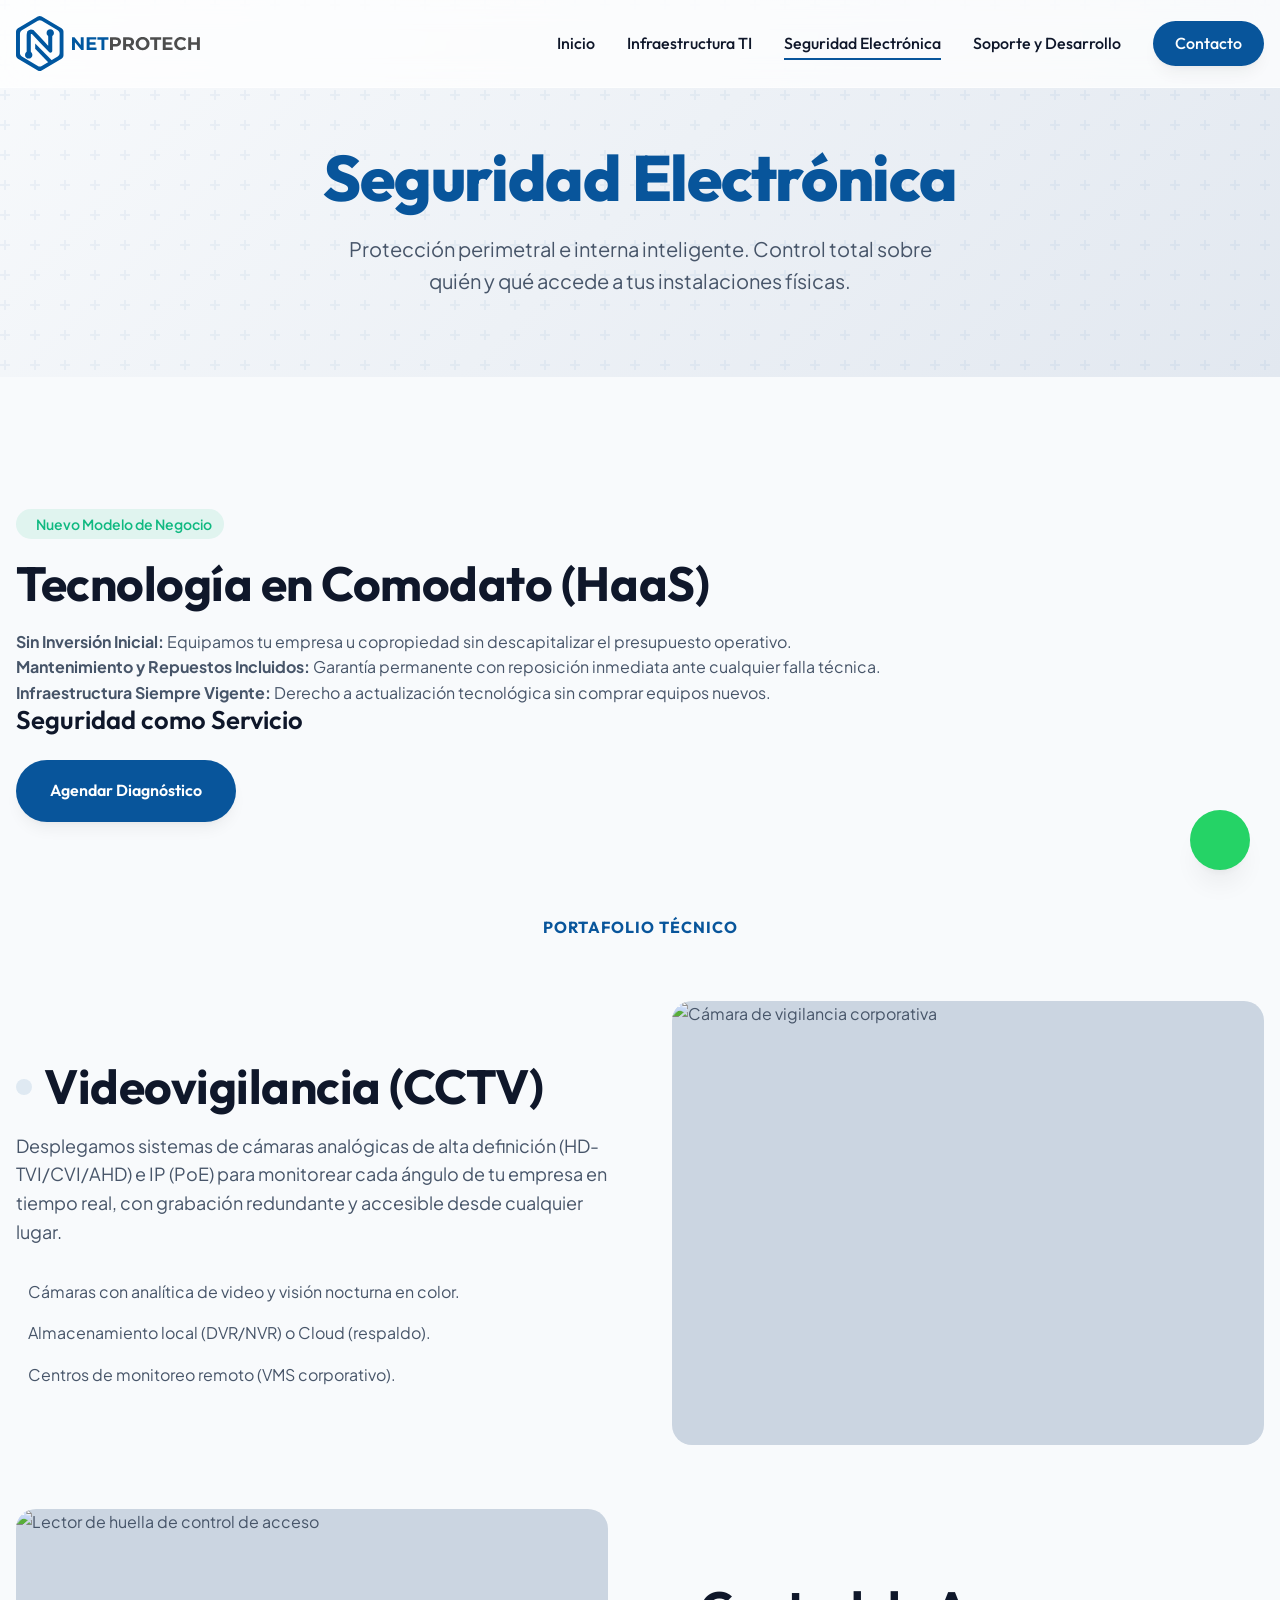
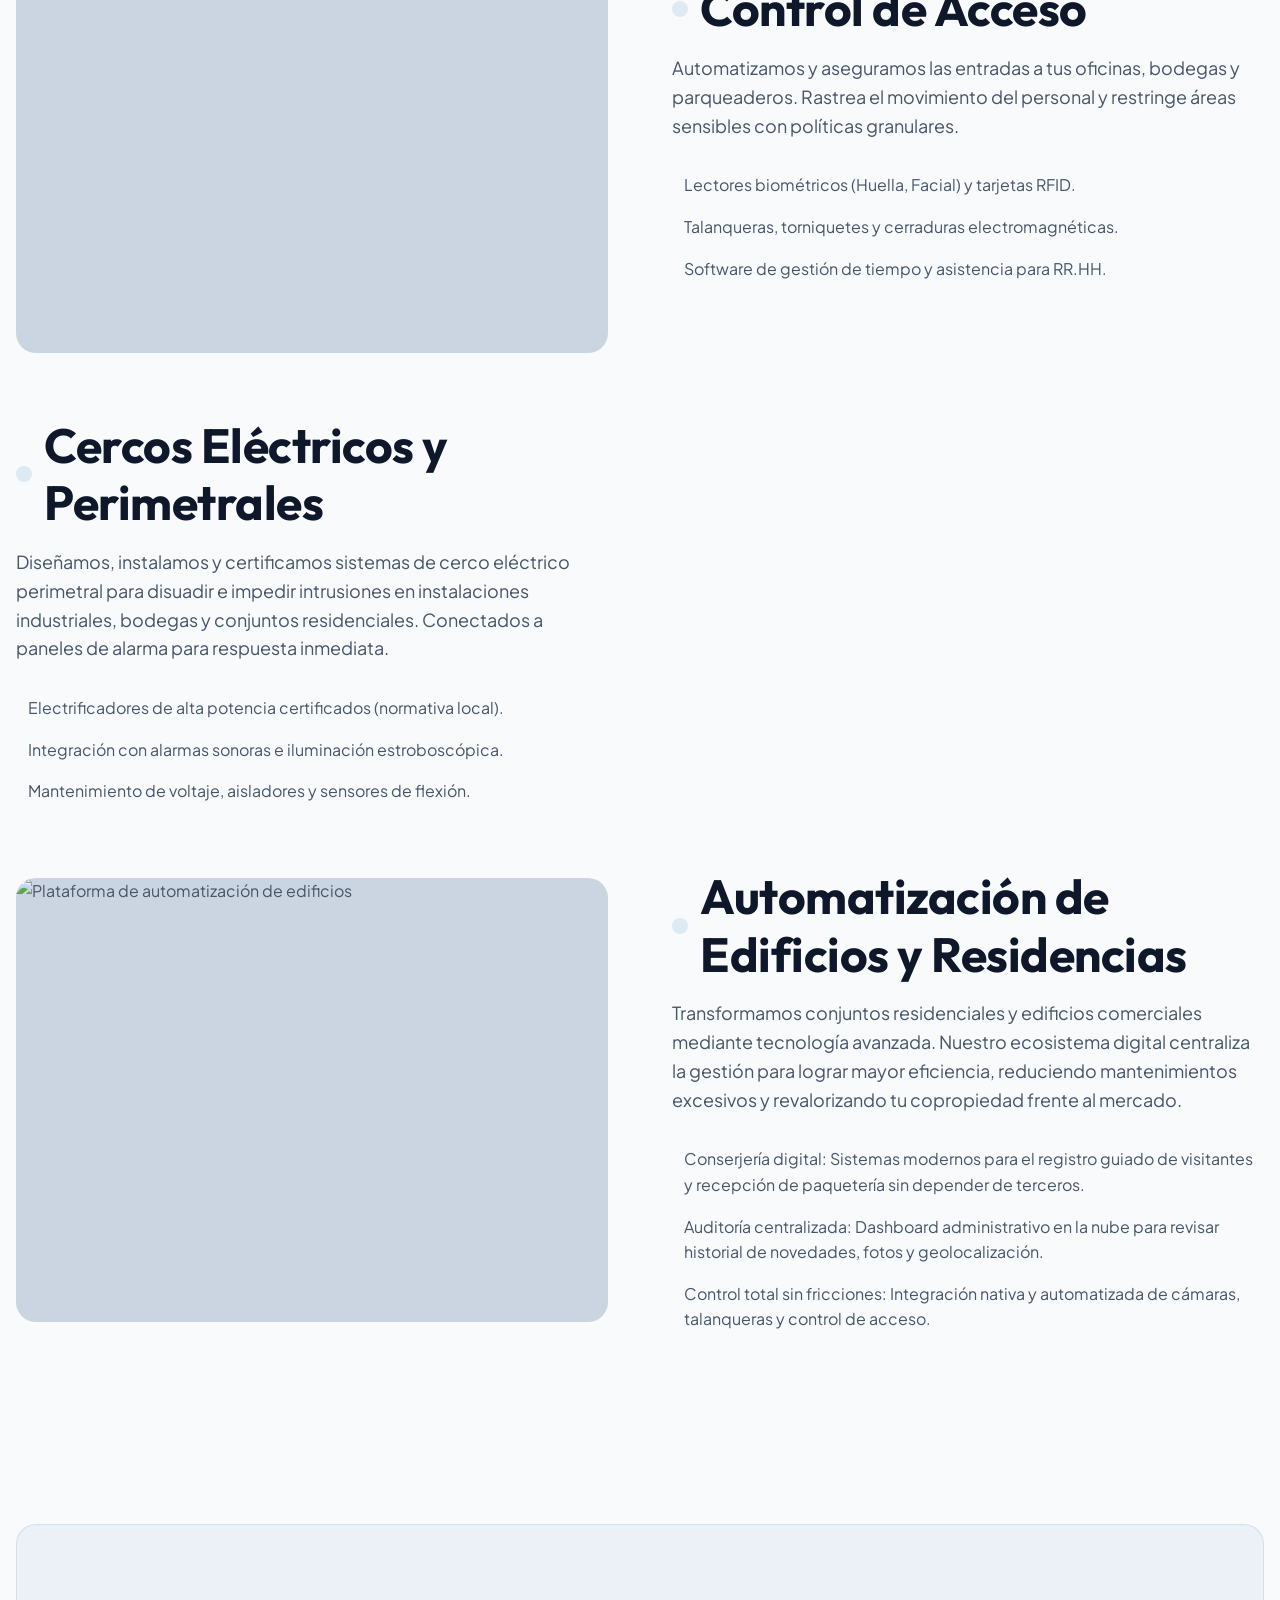
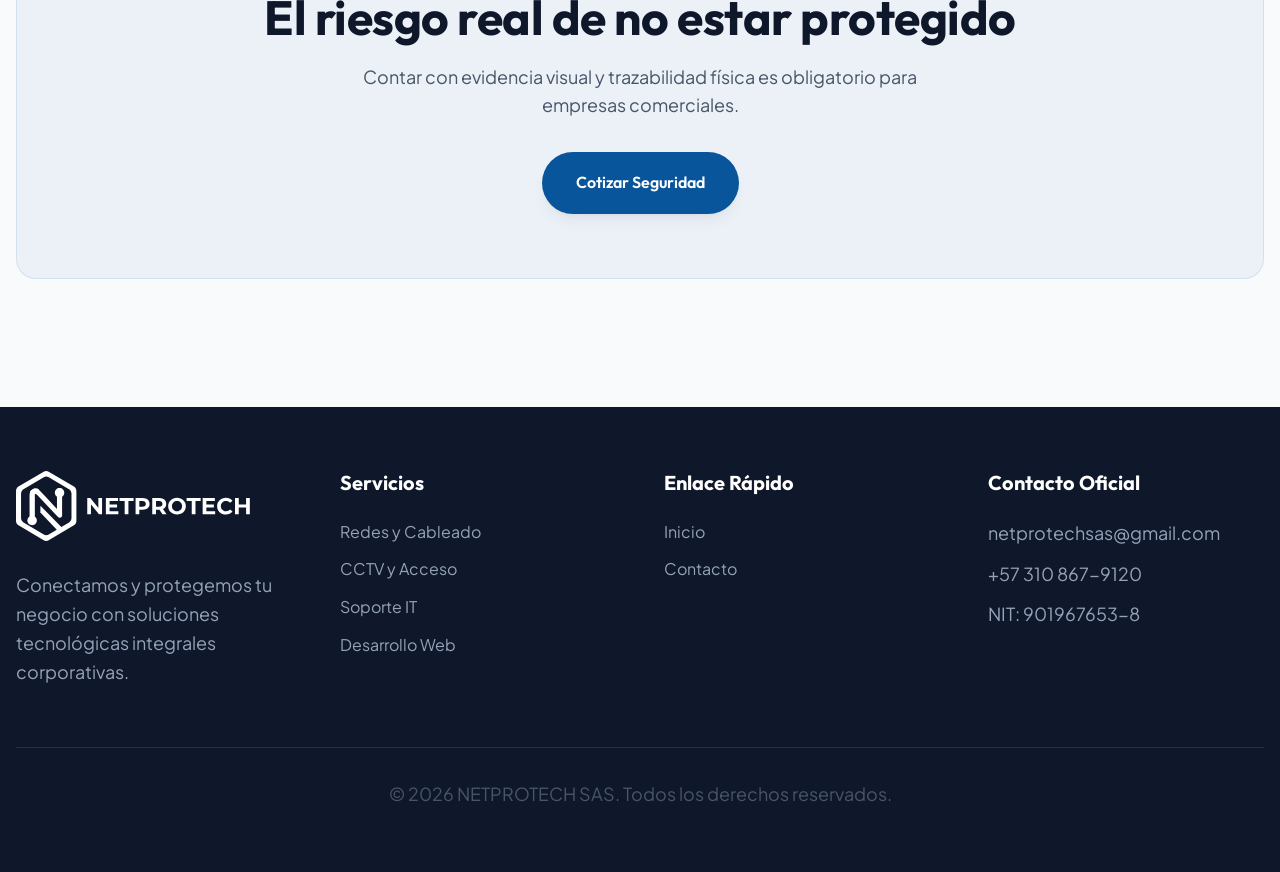
==== commit 824b36e4: "fix: structure and order of comodato banner on security page" ====
--- a/seguridad-electronica.html
+++ b/seguridad-electronica.html
@@ -110,6 +110,30 @@
         <section class="section">
             <div class="container">
                 
+                <!-- Comodato / Hardware as a Service Banner (Moved to top for priority) -->
+                <div class="comodato-banner fade-up" style="margin-bottom: 6rem;">
+                    <div class="comodato-banner-content">
+                        <div style="display: inline-flex; align-items: center; gap: 0.5rem; background: rgba(16, 185, 129, 0.1); color: #10B981; padding: 0.25rem 0.75rem; border-radius: 999px; font-weight: 600; font-size: 0.875rem; margin-bottom: 1rem;">
+                            <i class="ti ti-star-filled"></i> Nuevo Modelo de Negocio
+                        </div>
+                        <h2>Tecnología en Comodato (HaaS)</h2>
+                        <ul class="comodato-banner-list">
+                            <li><i class="ti ti-circle-check" style="color: var(--primary-color);"></i> <div><strong>Sin Inversión Inicial:</strong> Equipamos tu empresa u copropiedad sin descapitalizar el presupuesto operativo.</div></li>
+                            <li><i class="ti ti-circle-check" style="color: var(--primary-color);"></i> <div><strong>Mantenimiento y Repuestos Incluidos:</strong> Garantía permanente con reposición inmediata ante cualquier falla técnica.</div></li>
+                            <li><i class="ti ti-circle-check" style="color: var(--primary-color);"></i> <div><strong>Infraestructura Siempre Vigente:</strong> Derecho a actualización tecnológica sin comprar equipos nuevos.</div></li>
+                        </ul>
+                    </div>
+                    <div class="comodato-banner-cta">
+                        <i class="ti ti-chart-line-up" style="font-size: 4rem; color: var(--primary-color); margin-bottom: 1rem;"></i>
+                        <h3 style="margin-bottom: 1.5rem;">Seguridad como Servicio</h3>
+                        <a href="contacto.html" class="btn btn-primary">Agendar Diagnóstico</a>
+                    </div>
+                </div>
+
+                <div class="text-center fade-up" style="margin-bottom: 4rem;">
+                    <h2 style="color: var(--primary-color); font-size: 1rem; text-transform: uppercase; letter-spacing: 1px;">Portafolio Técnico</h2>
+                </div>
+
                 <div class="service-details-grid fade-up">
                     <div class="detail-content">
                         <h2><i class="ti ti-device-cctv"></i> Videovigilancia (CCTV)</h2>
@@ -168,27 +192,8 @@
         </section>
 
         <section class="section" style="padding-top: 0;">
-                <div class="service-details-grid fade-up stagger-4" style="margin-top: var(--spacing-xl); padding-top: var(--spacing-lg); border-top: 1px solid rgba(8, 85, 155, 0.1);">
-                    <!-- Image side -->
-                    <img src="https://images.unsplash.com/photo-1600880292203-757bb62b4baf?auto=format&fit=crop&q=80&w=800" alt="Consultoría Técnica y Comodato" class="detail-img">
-                    <div class="detail-content">
-                        <div style="display: inline-flex; align-items: center; gap: 0.5rem; background: rgba(16, 185, 129, 0.1); color: #10B981; padding: 0.25rem 0.75rem; border-radius: 999px; font-weight: 600; font-size: 0.875rem; margin-bottom: 1rem;">
-                            <i class="ti ti-star-filled"></i> Plus Comercial
-                        </div>
-                        <h2>Tecnología en Comodato (HaaS)</h2>
-                        <p>Dile adiós a la descapitalización. Proveemos, instalamos y mantenemos tu infraestructura de seguridad electrónica bajo un esquema de arrendamiento operativo sin complicaciones.</p>
-                        <ul>
-                            <li><i class="ti ti-check"></i> Sin Inversión Inicial: 0% CapEx.</li>
-                            <li><i class="ti ti-check"></i> Mantenimiento preventivo, correctivo y repuestos (RMA) incluidos en un solo fee.</li>
-                            <li><i class="ti ti-check"></i> Actualización tecnológica garantizada para que tu empresa no quede obsoleta.</li>
-                        </ul>
-                        <div style="margin-top: 2rem;">
-                            <a href="contacto.html" class="btn btn-primary"><i class="ti ti-chart-line-up"></i> Agendar Diagnóstico Gratuito</a>
-                        </div>
-                    </div>
-                </div>
-
-                <div style="background: rgba(8, 85, 155, 0.05); padding: 4rem 2rem; border-radius: var(--radius-lg); border: 1px solid rgba(8, 85, 155, 0.1); text-align: center; margin-top: var(--spacing-xl);" class="fade-up">
+            <div class="container">
+                <div style="background: rgba(8, 85, 155, 0.05); padding: 4rem 2rem; border-radius: var(--radius-lg); border: 1px solid rgba(8, 85, 155, 0.1); text-align: center;" class="fade-up">
                     <h2 style="color: var(--text-dark);">El riesgo real de no estar protegido</h2>
                     <p style="max-width: 600px; margin: 0 auto 2rem;">Contar con evidencia visual y trazabilidad física es obligatorio para empresas comerciales.</p>
                     <a href="contacto.html" class="btn btn-primary">Cotizar Seguridad</a>
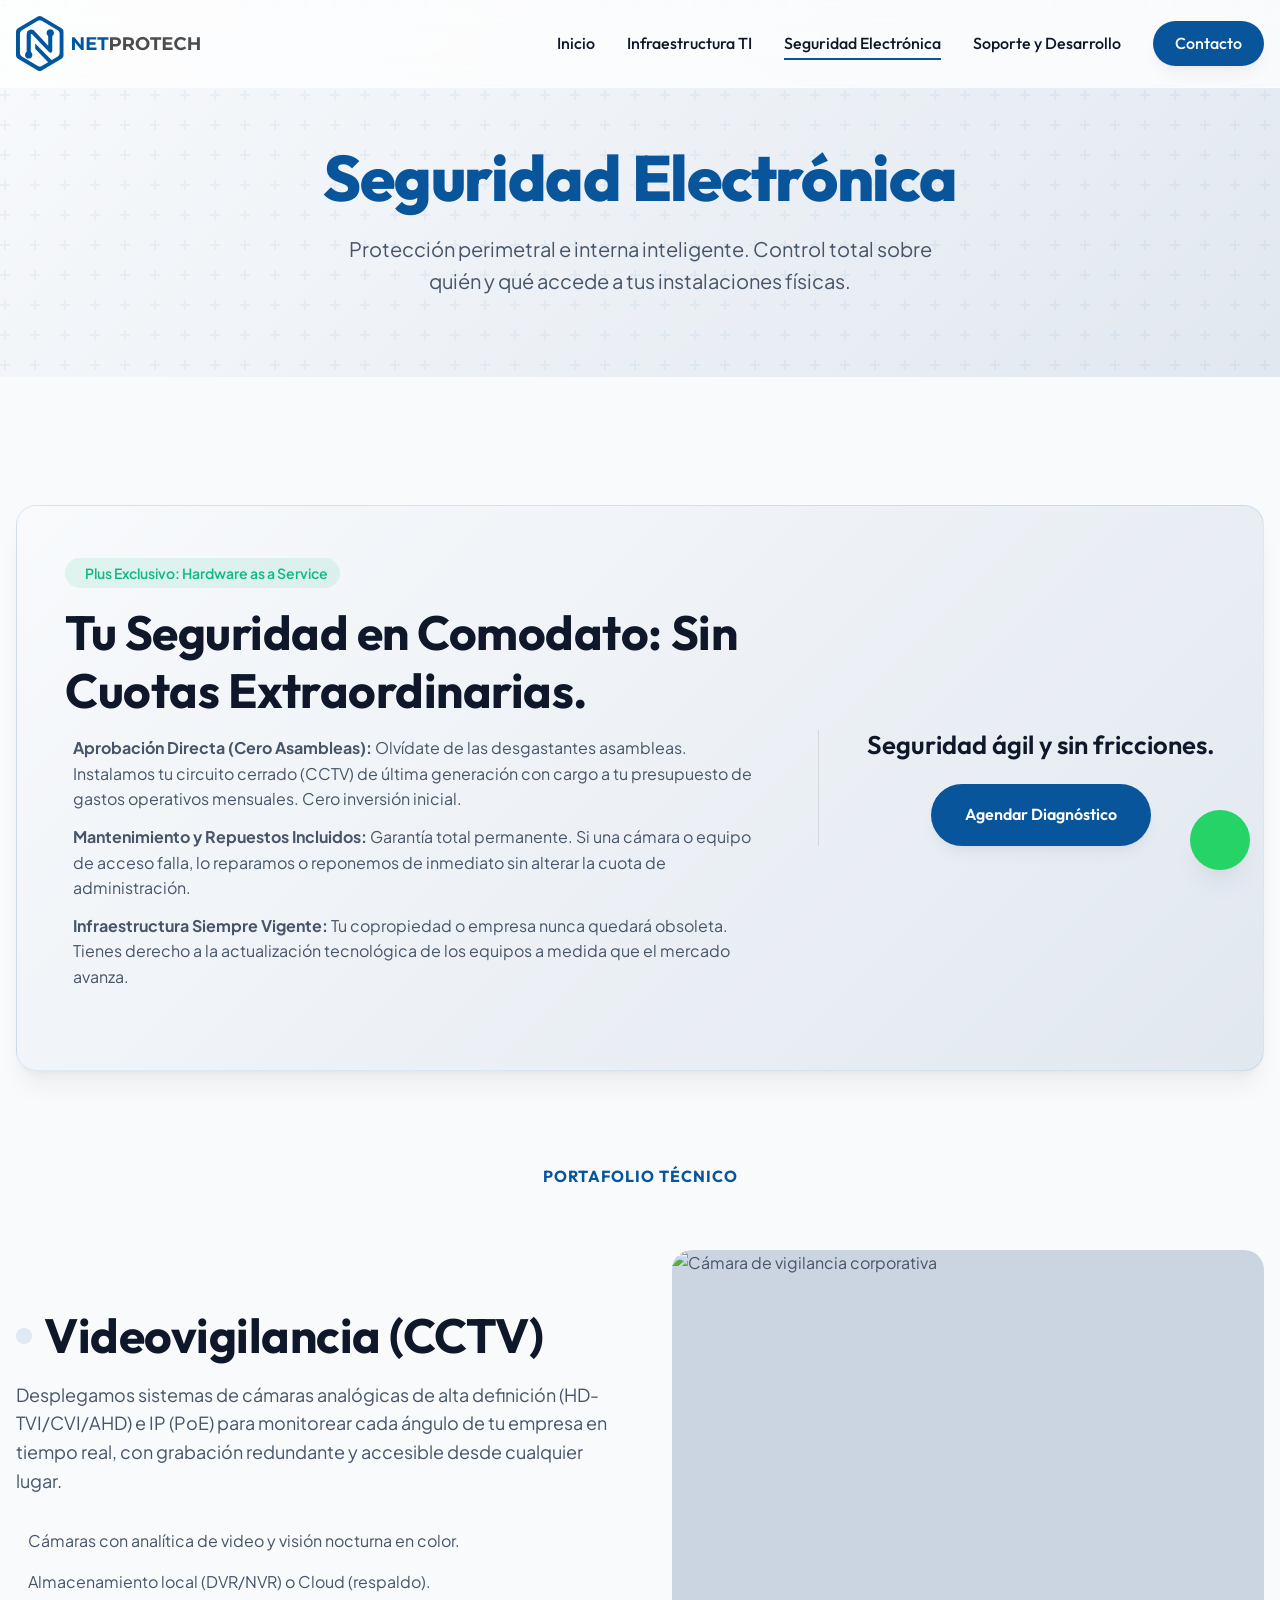
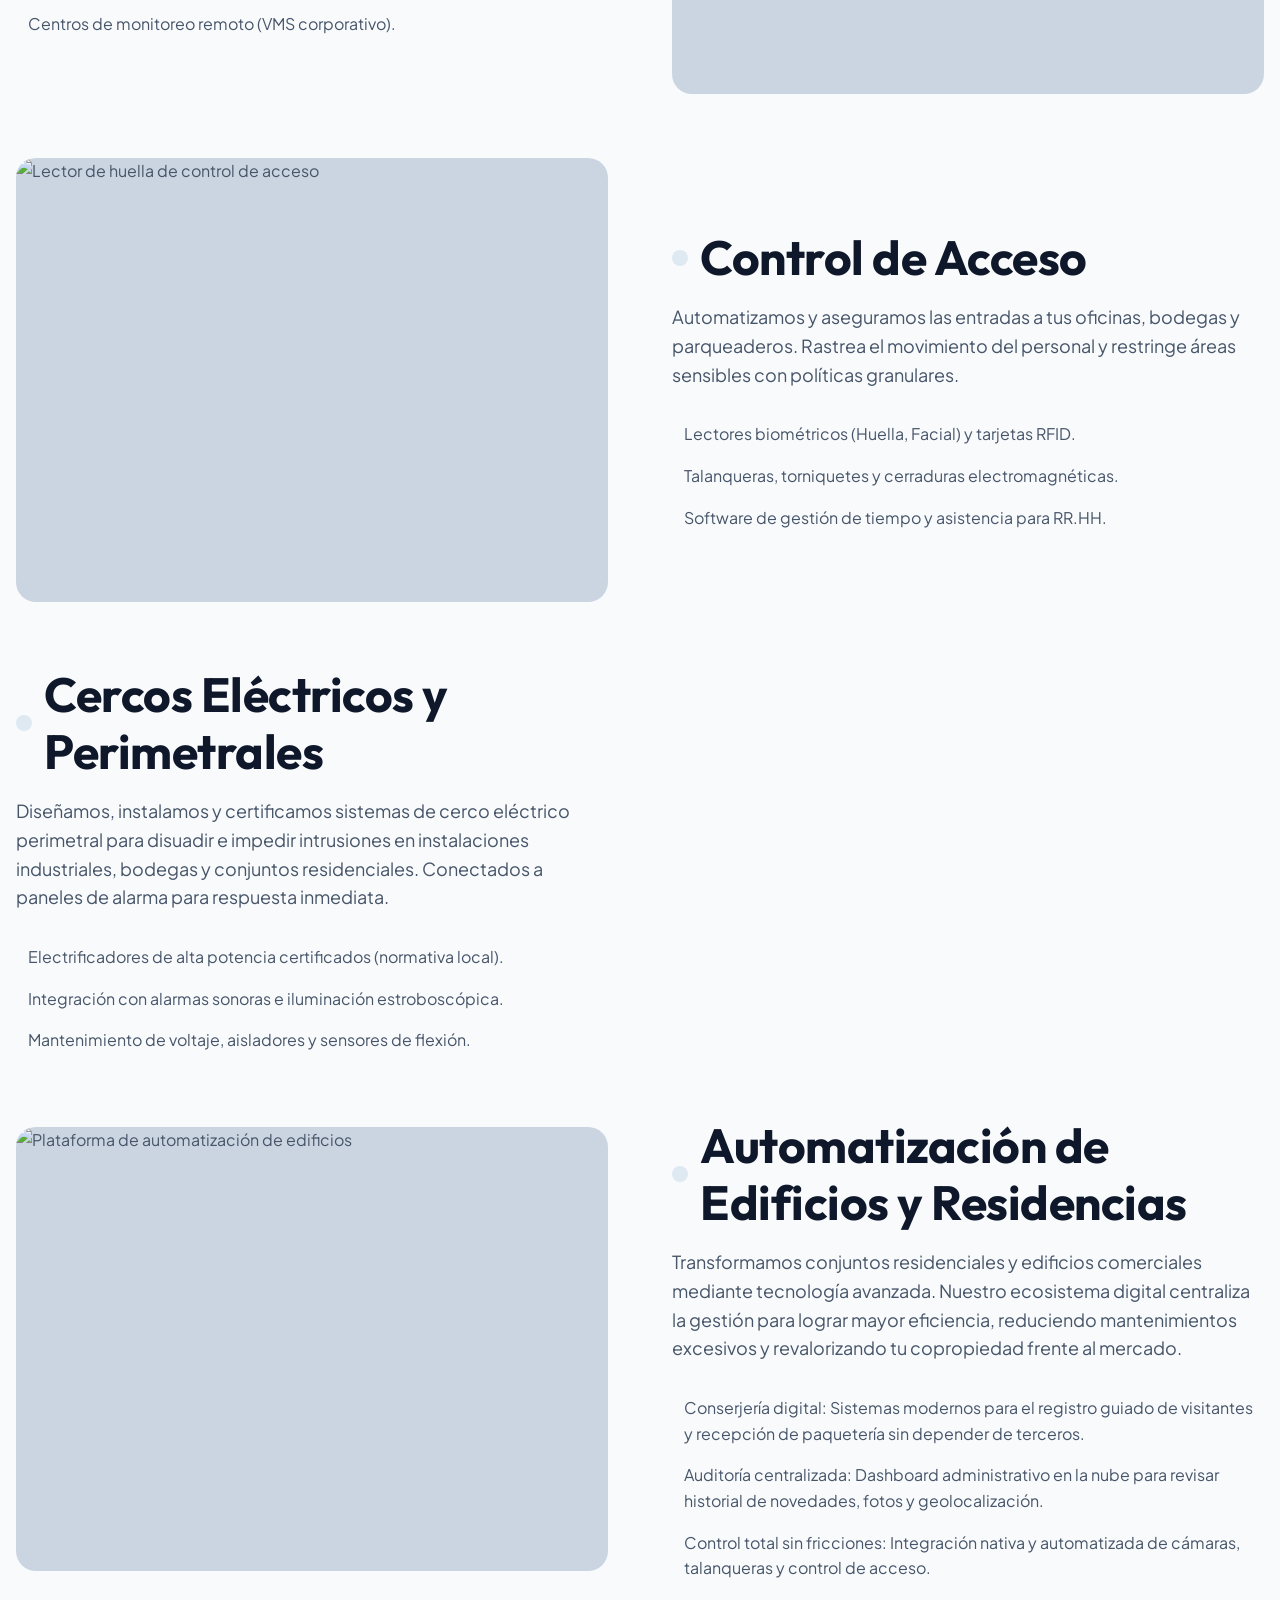
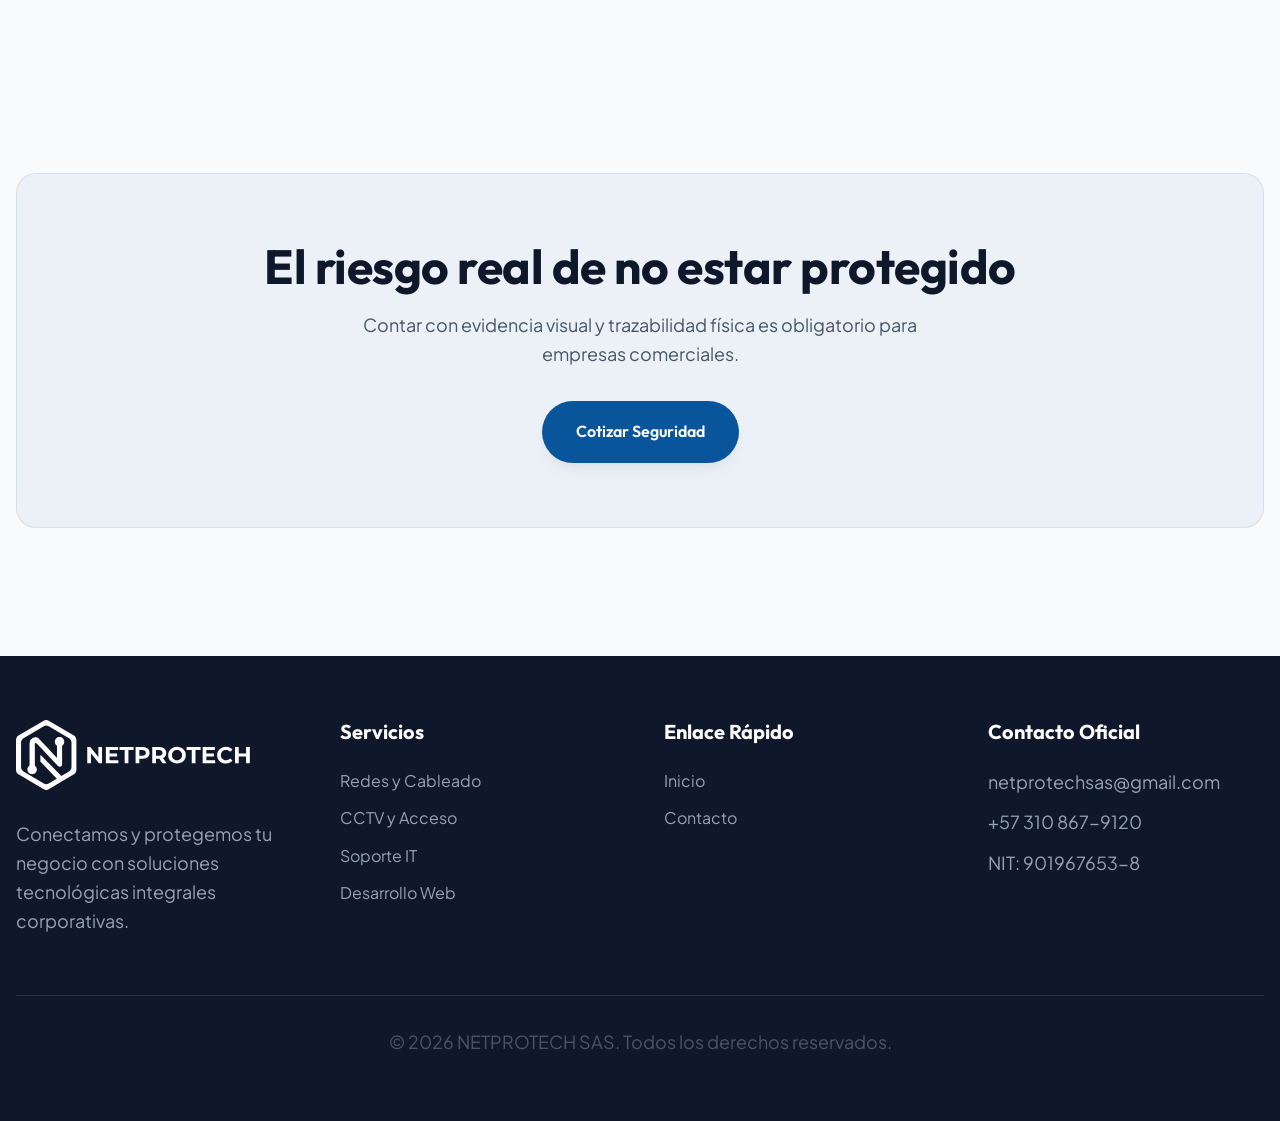
==== commit 115228ed: "style: update copy for HaaS comodato banner on index and security page" ====
--- a/seguridad-electronica.html
+++ b/seguridad-electronica.html
@@ -114,18 +114,18 @@
                 <div class="comodato-banner fade-up" style="margin-bottom: 6rem;">
                     <div class="comodato-banner-content">
                         <div style="display: inline-flex; align-items: center; gap: 0.5rem; background: rgba(16, 185, 129, 0.1); color: #10B981; padding: 0.25rem 0.75rem; border-radius: 999px; font-weight: 600; font-size: 0.875rem; margin-bottom: 1rem;">
-                            <i class="ti ti-star-filled"></i> Nuevo Modelo de Negocio
+                            <i class="ti ti-star-filled"></i> Plus Exclusivo: Hardware as a Service
                         </div>
-                        <h2>Tecnología en Comodato (HaaS)</h2>
+                        <h2>Tu Seguridad en Comodato: Sin Cuotas Extraordinarias.</h2>
                         <ul class="comodato-banner-list">
-                            <li><i class="ti ti-circle-check" style="color: var(--primary-color);"></i> <div><strong>Sin Inversión Inicial:</strong> Equipamos tu empresa u copropiedad sin descapitalizar el presupuesto operativo.</div></li>
-                            <li><i class="ti ti-circle-check" style="color: var(--primary-color);"></i> <div><strong>Mantenimiento y Repuestos Incluidos:</strong> Garantía permanente con reposición inmediata ante cualquier falla técnica.</div></li>
-                            <li><i class="ti ti-circle-check" style="color: var(--primary-color);"></i> <div><strong>Infraestructura Siempre Vigente:</strong> Derecho a actualización tecnológica sin comprar equipos nuevos.</div></li>
+                            <li><i class="ti ti-circle-check" style="color: var(--primary-color);"></i> <div><strong>Aprobación Directa (Cero Asambleas):</strong> Olvídate de las desgastantes asambleas. Instalamos tu circuito cerrado (CCTV) de última generación con cargo a tu presupuesto de gastos operativos mensuales. Cero inversión inicial.</div></li>
+                            <li><i class="ti ti-circle-check" style="color: var(--primary-color);"></i> <div><strong>Mantenimiento y Repuestos Incluidos:</strong> Garantía total permanente. Si una cámara o equipo de acceso falla, lo reparamos o reponemos de inmediato sin alterar la cuota de administración.</div></li>
+                            <li><i class="ti ti-circle-check" style="color: var(--primary-color);"></i> <div><strong>Infraestructura Siempre Vigente:</strong> Tu copropiedad o empresa nunca quedará obsoleta. Tienes derecho a la actualización tecnológica de los equipos a medida que el mercado avanza.</div></li>
                         </ul>
                     </div>
                     <div class="comodato-banner-cta">
-                        <i class="ti ti-chart-line-up" style="font-size: 4rem; color: var(--primary-color); margin-bottom: 1rem;"></i>
-                        <h3 style="margin-bottom: 1.5rem;">Seguridad como Servicio</h3>
+                        <i class="ti ti-shield-check" style="font-size: 4rem; color: var(--primary-color); margin-bottom: 1rem;"></i>
+                        <h3 style="margin-bottom: 1.5rem;">Seguridad ágil y sin fricciones.</h3>
                         <a href="contacto.html" class="btn btn-primary">Agendar Diagnóstico</a>
                     </div>
                 </div>
--- a/assets/css/style.css
+++ b/assets/css/style.css
@@ -363,4 +363,40 @@
 .stagger-3 { transition-delay: 0.3s; }
 .stagger-4 { transition-delay: 0.4s; }
 
-
+/* --- Comodato Banner --- */
+.comodato-banner {
+  background: linear-gradient(135deg, var(--bg-color), #E2E8F0);
+  border-radius: var(--radius-lg);
+  padding: 3rem;
+  border: 1px solid rgba(8, 85, 155, 0.1);
+  display: grid;
+  grid-template-columns: 1fr auto;
+  gap: 3rem;
+  align-items: center;
+  box-shadow: var(--shadow-lg);
+  margin-bottom: var(--spacing-xl);
+}
+
+.comodato-banner-content h2 { margin-bottom: 1rem; }
+.comodato-banner-list { display: grid; gap: 0.75rem; color: var(--text-muted); margin-bottom: 2rem; }
+.comodato-banner-list li { display: flex; gap: 0.5rem; align-items: flex-start; }
+
+.comodato-banner-cta {
+  text-align: center;
+  border-left: 1px solid rgba(0,0,0,0.1);
+  padding-left: 3rem;
+}
+
+@media (max-width: 768px) {
+  .comodato-banner {
+    grid-template-columns: 1fr;
+    gap: 2rem;
+    padding: 2rem;
+  }
+  .comodato-banner-cta {
+    border-left: none;
+    border-top: 1px solid rgba(0,0,0,0.1);
+    padding-left: 0;
+    padding-top: 2rem;
+  }
+}
